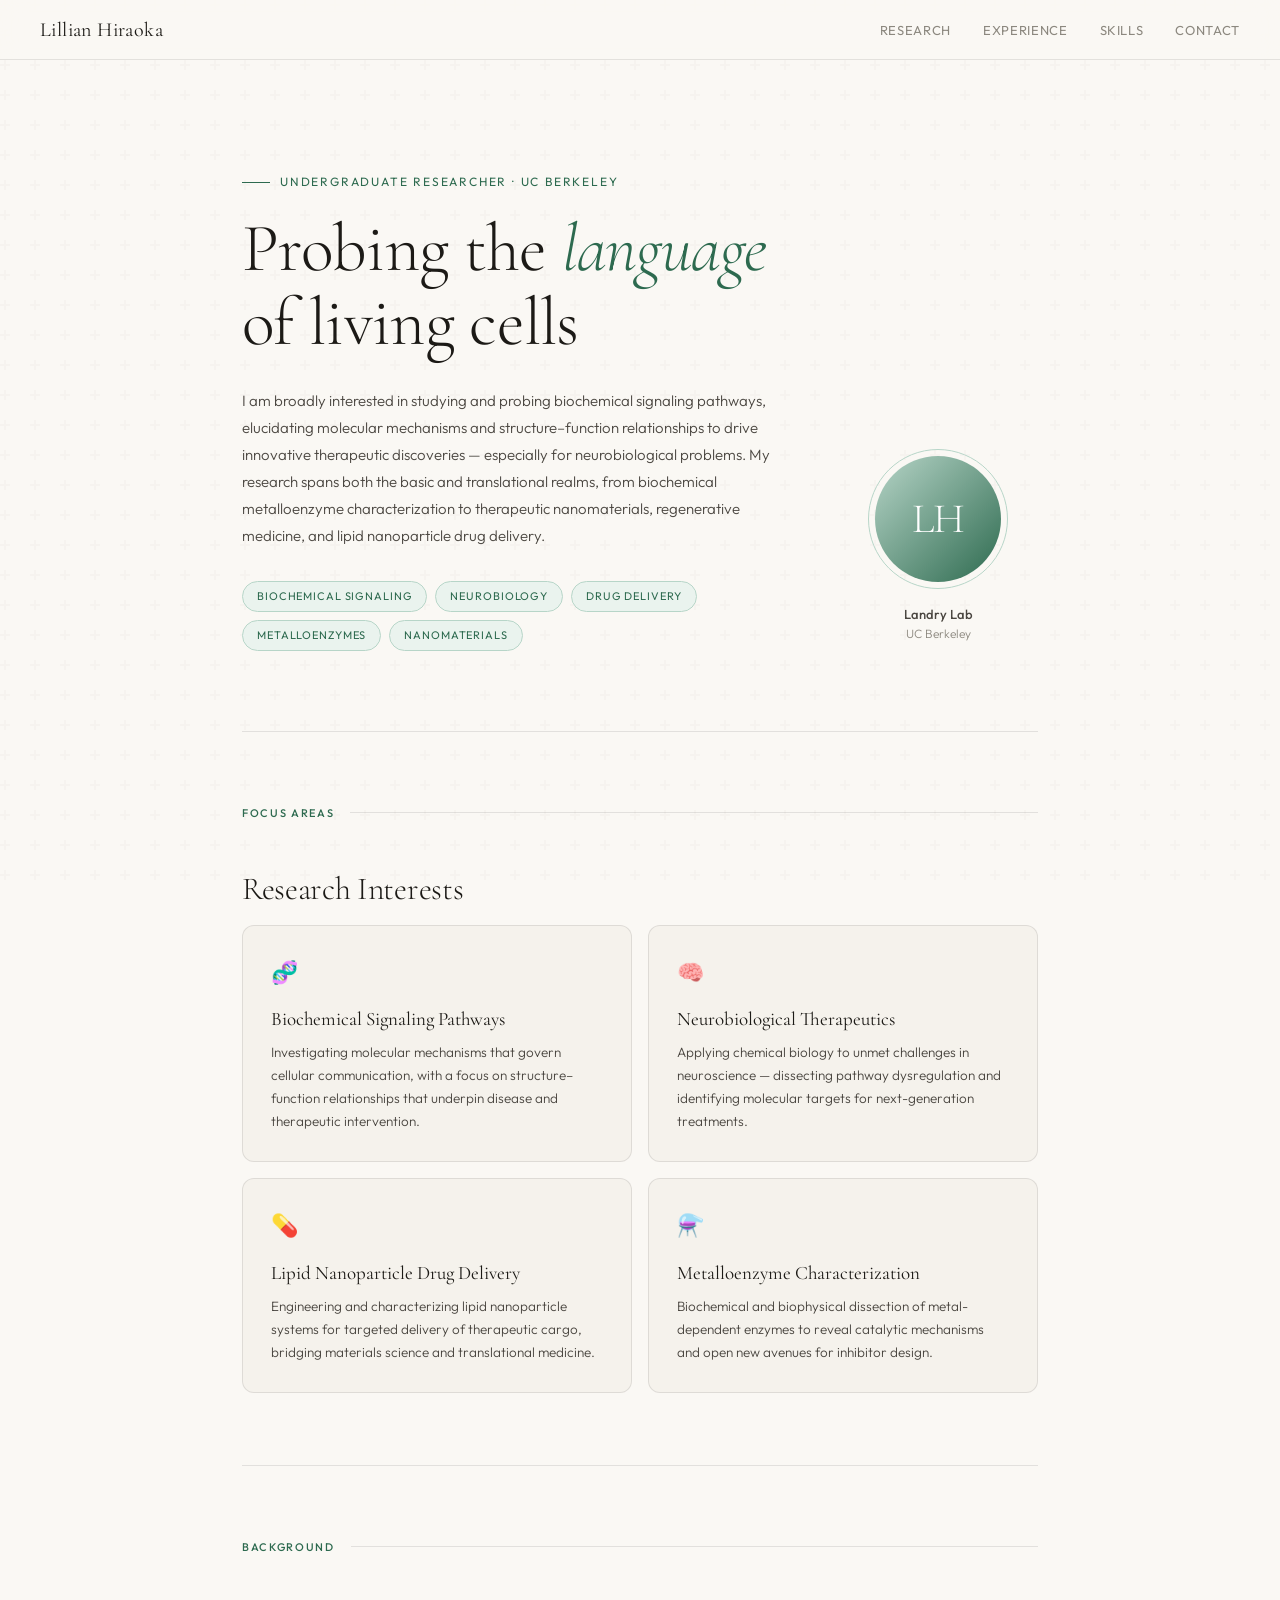
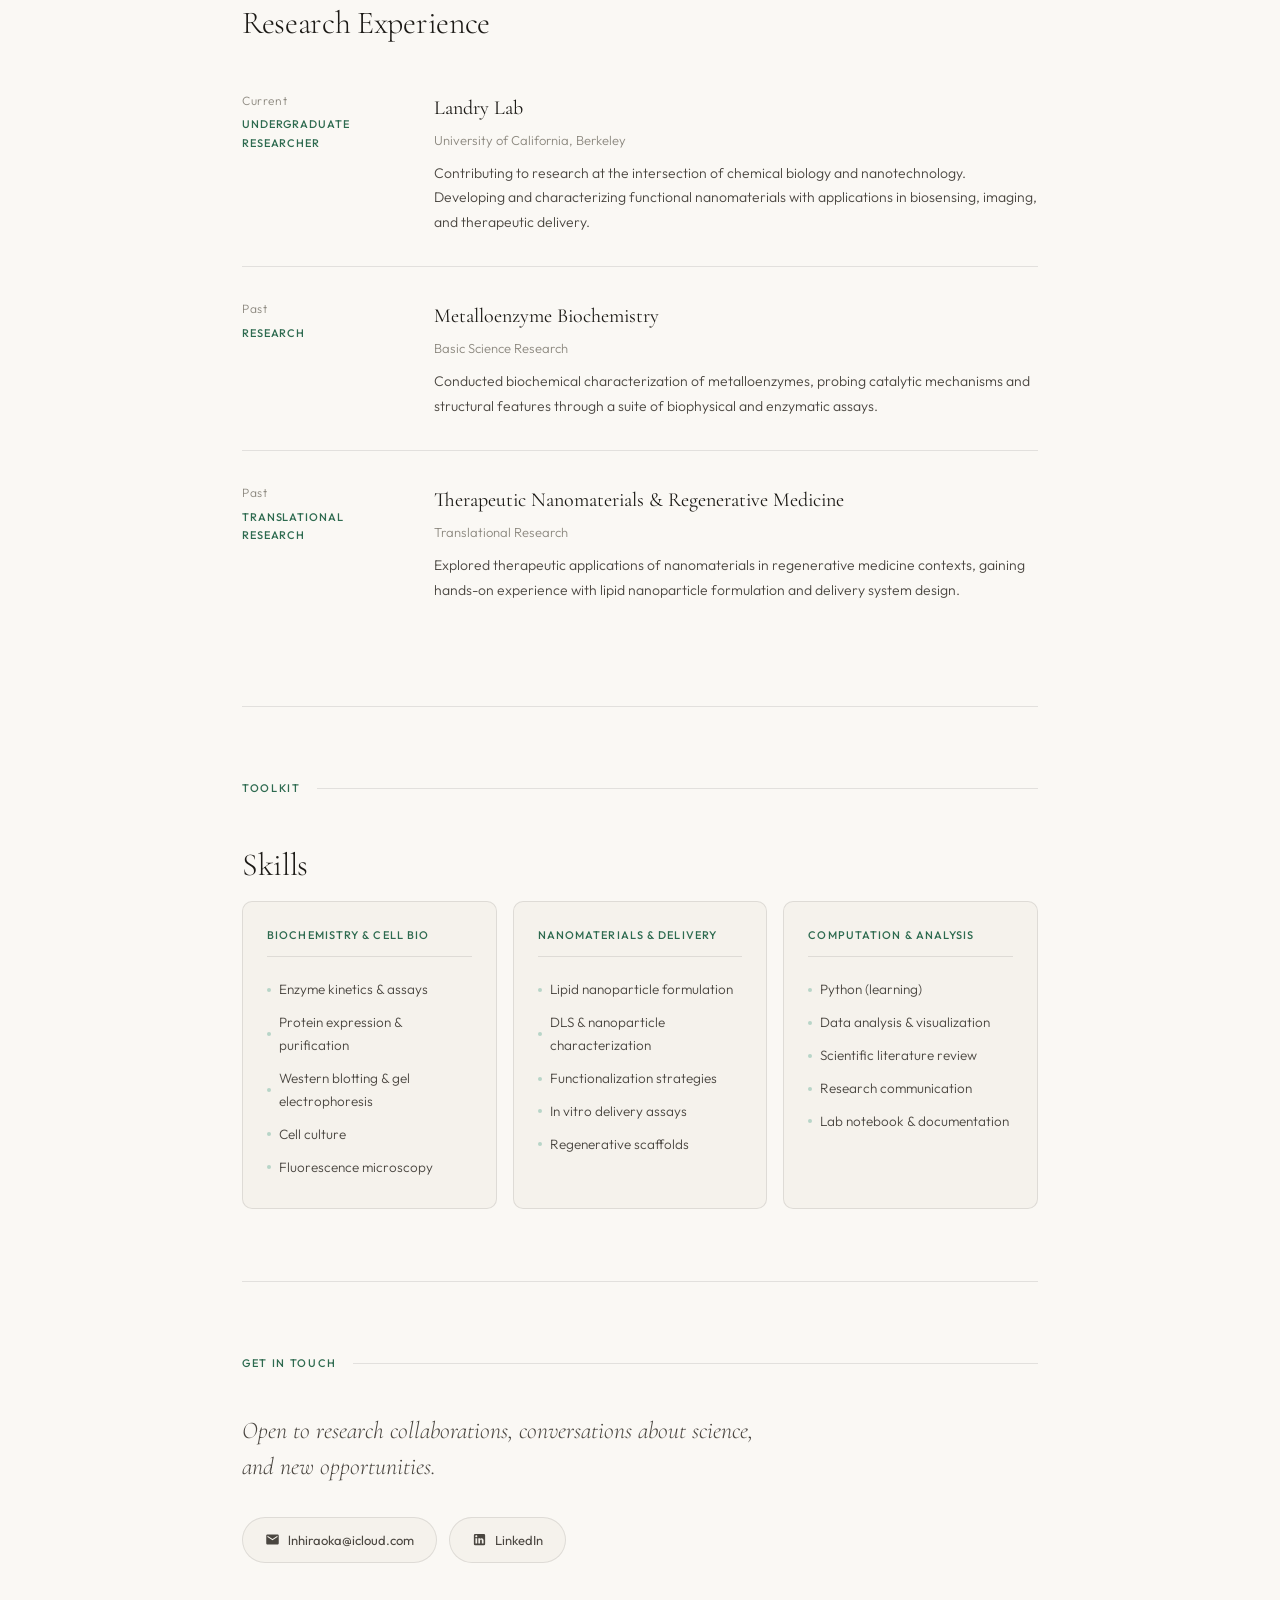
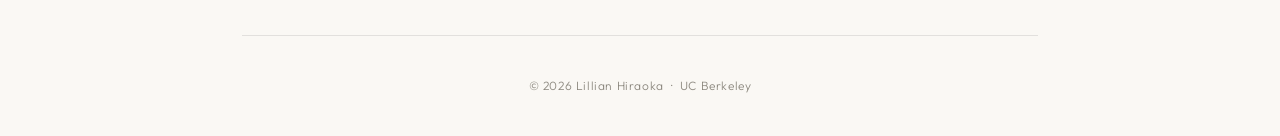
==== index.html @ 10def3a5 "Rename index (1).html to index.html" ====
<!DOCTYPE html>
<html lang="en">
<head>
  <meta charset="UTF-8" />
  <meta name="viewport" content="width=device-width, initial-scale=1.0"/>
  <title>Lillian Hiraoka</title>
  <link rel="preconnect" href="https://fonts.googleapis.com">
  <link rel="preconnect" href="https://fonts.gstatic.com" crossorigin>
  <link href="https://fonts.googleapis.com/css2?family=Cormorant+Garamond:ital,wght@0,300;0,400;0,500;1,300;1,400&family=Outfit:wght@300;400;500&display=swap" rel="stylesheet">
  <style>
    *, *::before, *::after { margin: 0; padding: 0; box-sizing: border-box; }

    :root {
      --cream: #FAF8F4;
      --warm-white: #F5F2EC;
      --ink: #1C1A16;
      --ink-soft: #4A4640;
      --ink-muted: #8C887F;
      --accent: #2D6A4F;
      --accent-light: #B7D5C8;
      --accent-pale: #EAF3EE;
      --border: rgba(28, 26, 22, 0.10);
      --serif: 'Cormorant Garamond', Georgia, serif;
      --sans: 'Outfit', sans-serif;
    }

    html { scroll-behavior: smooth; }

    body {
      background: var(--cream);
      color: var(--ink);
      font-family: var(--sans);
      font-weight: 300;
      line-height: 1.7;
      min-height: 100vh;
    }

    /* Subtle background texture */
    body::before {
      content: '';
      position: fixed;
      inset: 0;
      background-image: url("data:image/svg+xml,%3Csvg width='60' height='60' viewBox='0 0 60 60' xmlns='http://www.w3.org/2000/svg'%3E%3Cg fill='none' fill-rule='evenodd'%3E%3Cg fill='%231C1A16' fill-opacity='0.018'%3E%3Cpath d='M36 34v-4h-2v4h-4v2h4v4h2v-4h4v-2h-4zm0-30V0h-2v4h-4v2h4v4h2V6h4V4h-4zM6 34v-4H4v4H0v2h4v4h2v-4h4v-2H6zM6 4V0H4v4H0v2h4v4h2V6h4V4H6z'/%3E%3C/g%3E%3C/g%3E%3C/svg%3E");
      pointer-events: none;
      z-index: 0;
    }

    /* NAV */
    nav {
      position: sticky;
      top: 0;
      z-index: 100;
      background: rgba(250, 248, 244, 0.92);
      backdrop-filter: blur(12px);
      border-bottom: 1px solid var(--border);
      padding: 0 2.5rem;
      display: flex;
      justify-content: space-between;
      align-items: center;
      height: 60px;
    }

    .nav-name {
      font-family: var(--serif);
      font-size: 20px;
      font-weight: 400;
      letter-spacing: 0.02em;
      color: var(--ink);
    }

    .nav-links {
      display: flex;
      gap: 2rem;
      list-style: none;
    }

    .nav-links a {
      font-size: 13px;
      font-weight: 400;
      color: var(--ink-muted);
      text-decoration: none;
      letter-spacing: 0.05em;
      text-transform: uppercase;
      transition: color 0.2s;
    }

    .nav-links a:hover { color: var(--accent); }

    /* LAYOUT */
    main {
      position: relative;
      z-index: 1;
      max-width: 860px;
      margin: 0 auto;
      padding: 0 2rem;
    }

    /* HERO */
    .hero {
      padding: 7rem 0 5rem;
      display: grid;
      grid-template-columns: 1fr 200px;
      gap: 3rem;
      align-items: end;
      border-bottom: 1px solid var(--border);
    }

    .hero-eyebrow {
      font-family: var(--sans);
      font-size: 12px;
      font-weight: 400;
      letter-spacing: 0.15em;
      text-transform: uppercase;
      color: var(--accent);
      margin-bottom: 1.25rem;
      display: flex;
      align-items: center;
      gap: 10px;
    }

    .hero-eyebrow::before {
      content: '';
      display: inline-block;
      width: 28px;
      height: 1px;
      background: var(--accent);
    }

    .hero h1 {
      font-family: var(--serif);
      font-size: clamp(42px, 7vw, 68px);
      font-weight: 300;
      line-height: 1.08;
      letter-spacing: -0.01em;
      margin-bottom: 1.75rem;
      color: var(--ink);
    }

    .hero h1 em {
      font-style: italic;
      color: var(--accent);
    }

    .hero-bio {
      font-size: 15px;
      line-height: 1.8;
      color: var(--ink-soft);
      max-width: 540px;
    }

    .hero-tags {
      display: flex;
      flex-wrap: wrap;
      gap: 8px;
      margin-top: 2rem;
    }

    .tag {
      font-size: 11px;
      letter-spacing: 0.08em;
      text-transform: uppercase;
      padding: 5px 14px;
      border: 1px solid var(--accent-light);
      border-radius: 30px;
      color: var(--accent);
      background: var(--accent-pale);
      font-weight: 400;
    }

    .hero-visual {
      display: flex;
      flex-direction: column;
      align-items: center;
      gap: 1rem;
      padding-bottom: 0.5rem;
    }

    .avatar-ring {
      width: 140px;
      height: 140px;
      border-radius: 50%;
      border: 1px solid var(--accent-light);
      padding: 6px;
    }

    .avatar-inner {
      width: 100%;
      height: 100%;
      border-radius: 50%;
      background: linear-gradient(135deg, var(--accent-light) 0%, var(--accent) 100%);
      display: flex;
      align-items: center;
      justify-content: center;
      font-family: var(--serif);
      font-size: 42px;
      font-weight: 300;
      color: white;
      letter-spacing: -1px;
    }

    .hero-affiliation {
      text-align: center;
      font-size: 12px;
      color: var(--ink-muted);
      line-height: 1.5;
    }

    .hero-affiliation strong {
      display: block;
      font-weight: 500;
      font-size: 13px;
      color: var(--ink-soft);
    }

    /* SECTIONS */
    section {
      padding: 4.5rem 0;
      border-bottom: 1px solid var(--border);
      opacity: 0;
      transform: translateY(24px);
      transition: opacity 0.6s ease, transform 0.6s ease;
    }

    section.visible {
      opacity: 1;
      transform: none;
    }

    .section-header {
      display: flex;
      align-items: center;
      gap: 1rem;
      margin-bottom: 2.5rem;
    }

    .section-label {
      font-family: var(--sans);
      font-size: 11px;
      font-weight: 500;
      letter-spacing: 0.15em;
      text-transform: uppercase;
      color: var(--accent);
    }

    .section-line {
      flex: 1;
      height: 1px;
      background: var(--border);
    }

    .section-title {
      font-family: var(--serif);
      font-size: 32px;
      font-weight: 300;
      color: var(--ink);
      margin-bottom: 0.5rem;
      letter-spacing: -0.01em;
    }

    /* RESEARCH AREAS */
    .research-grid {
      display: grid;
      grid-template-columns: 1fr 1fr;
      gap: 16px;
    }

    .rcard {
      background: var(--warm-white);
      border: 1px solid var(--border);
      border-radius: 12px;
      padding: 1.75rem;
      transition: border-color 0.2s, transform 0.2s;
      position: relative;
      overflow: hidden;
    }

    .rcard::before {
      content: '';
      position: absolute;
      top: 0; left: 0;
      width: 3px;
      height: 100%;
      background: var(--accent);
      opacity: 0;
      transition: opacity 0.2s;
    }

    .rcard:hover { border-color: var(--accent-light); transform: translateY(-2px); }
    .rcard:hover::before { opacity: 1; }

    .rcard-icon {
      font-size: 22px;
      margin-bottom: 1rem;
    }

    .rcard h3 {
      font-family: var(--serif);
      font-size: 19px;
      font-weight: 400;
      margin-bottom: 0.6rem;
      color: var(--ink);
      line-height: 1.3;
    }

    .rcard p {
      font-size: 13.5px;
      color: var(--ink-soft);
      line-height: 1.7;
    }

    /* EXPERIENCE */
    .exp-list { display: grid; gap: 0; }

    .exp-item {
      display: grid;
      grid-template-columns: 160px 1fr;
      gap: 2rem;
      padding: 2rem 0;
      border-bottom: 1px solid var(--border);
    }

    .exp-item:last-child { border-bottom: none; }

    .exp-meta {}
    .exp-period {
      font-family: var(--sans);
      font-size: 12px;
      color: var(--ink-muted);
      letter-spacing: 0.05em;
      margin-bottom: 4px;
    }

    .exp-type {
      font-size: 11px;
      font-weight: 500;
      letter-spacing: 0.08em;
      text-transform: uppercase;
      color: var(--accent);
    }

    .exp-content h3 {
      font-family: var(--serif);
      font-size: 20px;
      font-weight: 400;
      color: var(--ink);
      margin-bottom: 4px;
    }

    .exp-content .exp-org {
      font-size: 13px;
      color: var(--ink-muted);
      margin-bottom: 10px;
    }

    .exp-content p {
      font-size: 14px;
      color: var(--ink-soft);
      line-height: 1.75;
    }

    /* SKILLS */
    .skills-grid {
      display: grid;
      grid-template-columns: 1fr 1fr 1fr;
      gap: 16px;
    }

    .skill-group {
      background: var(--warm-white);
      border: 1px solid var(--border);
      border-radius: 10px;
      padding: 1.5rem;
    }

    .skill-group-label {
      font-size: 11px;
      font-weight: 500;
      letter-spacing: 0.1em;
      text-transform: uppercase;
      color: var(--accent);
      margin-bottom: 1rem;
      padding-bottom: 0.75rem;
      border-bottom: 1px solid var(--border);
    }

    .skill-list { list-style: none; }

    .skill-list li {
      font-size: 13.5px;
      color: var(--ink-soft);
      padding: 5px 0;
      display: flex;
      align-items: center;
      gap: 8px;
    }

    .skill-list li::before {
      content: '';
      width: 4px;
      height: 4px;
      border-radius: 50%;
      background: var(--accent-light);
      flex-shrink: 0;
    }

    /* CONTACT */
    .contact-intro {
      font-family: var(--serif);
      font-size: 24px;
      font-weight: 300;
      font-style: italic;
      color: var(--ink-soft);
      margin-bottom: 2rem;
      max-width: 520px;
      line-height: 1.5;
    }

    .contact-links {
      display: flex;
      gap: 12px;
      flex-wrap: wrap;
    }

    .contact-link {
      display: inline-flex;
      align-items: center;
      gap: 8px;
      padding: 11px 22px;
      border: 1px solid var(--border);
      border-radius: 40px;
      font-size: 13px;
      color: var(--ink-soft);
      text-decoration: none;
      background: var(--warm-white);
      transition: all 0.2s;
      font-weight: 400;
    }

    .contact-link:hover {
      border-color: var(--accent);
      color: var(--accent);
      background: var(--accent-pale);
    }

    .contact-link svg {
      width: 15px;
      height: 15px;
      fill: currentColor;
      flex-shrink: 0;
    }

    /* FOOTER */
    footer {
      position: relative;
      z-index: 1;
      text-align: center;
      padding: 2.5rem;
      font-size: 12px;
      color: var(--ink-muted);
      letter-spacing: 0.05em;
    }

    /* ANIMATIONS */
    @keyframes fadeUp {
      from { opacity: 0; transform: translateY(30px); }
      to   { opacity: 1; transform: none; }
    }

    .hero { opacity: 1; transform: none; animation: fadeUp 0.8s ease both; }
    .hero-visual { animation: fadeUp 0.8s 0.15s ease both; }

    /* RESPONSIVE */
    @media (max-width: 680px) {
      nav { padding: 0 1.25rem; }
      .nav-links { gap: 1.25rem; }
      main { padding: 0 1.25rem; }
      .hero { grid-template-columns: 1fr; padding: 4rem 0 3rem; }
      .hero-visual { order: -1; align-items: flex-start; flex-direction: row; align-items: center; }
      .avatar-ring { width: 80px; height: 80px; }
      .avatar-inner { font-size: 26px; }
      .research-grid { grid-template-columns: 1fr; }
      .skills-grid { grid-template-columns: 1fr; }
      .exp-item { grid-template-columns: 1fr; gap: 0.5rem; }
    }
  </style>
</head>
<body>

  <nav>
    <div class="nav-name">Lillian Hiraoka</div>
    <ul class="nav-links">
      <li><a href="#research">Research</a></li>
      <li><a href="#experience">Experience</a></li>
      <li><a href="#skills">Skills</a></li>
      <li><a href="#contact">Contact</a></li>
    </ul>
  </nav>

  <main>

    <!-- HERO -->
    <div class="hero">
      <div class="hero-text">
        <div class="hero-eyebrow">Undergraduate Researcher · UC Berkeley</div>
        <h1>Probing the <em>language</em> of living cells</h1>
        <p class="hero-bio">
          I am broadly interested in studying and probing biochemical signaling pathways, elucidating molecular mechanisms and structure–function relationships to drive innovative therapeutic discoveries — especially for neurobiological problems. My research spans both the basic and translational realms, from biochemical metalloenzyme characterization to therapeutic nanomaterials, regenerative medicine, and lipid nanoparticle drug delivery.
        </p>
        <div class="hero-tags">
          <span class="tag">Biochemical Signaling</span>
          <span class="tag">Neurobiology</span>
          <span class="tag">Drug Delivery</span>
          <span class="tag">Metalloenzymes</span>
          <span class="tag">Nanomaterials</span>
        </div>
      </div>

      <div class="hero-visual">
        <div class="avatar-ring">
          <div class="avatar-inner">LH</div>
        </div>
        <div class="hero-affiliation">
          <strong>Landry Lab</strong>
          UC Berkeley
        </div>
      </div>
    </div>

    <!-- RESEARCH -->
    <section id="research">
      <div class="section-header">
        <span class="section-label">Focus Areas</span>
        <div class="section-line"></div>
      </div>
      <h2 class="section-title">Research Interests</h2>
      <div class="research-grid">
        <div class="rcard">
          <div class="rcard-icon">🧬</div>
          <h3>Biochemical Signaling Pathways</h3>
          <p>Investigating molecular mechanisms that govern cellular communication, with a focus on structure–function relationships that underpin disease and therapeutic intervention.</p>
        </div>
        <div class="rcard">
          <div class="rcard-icon">🧠</div>
          <h3>Neurobiological Therapeutics</h3>
          <p>Applying chemical biology to unmet challenges in neuroscience — dissecting pathway dysregulation and identifying molecular targets for next-generation treatments.</p>
        </div>
        <div class="rcard">
          <div class="rcard-icon">💊</div>
          <h3>Lipid Nanoparticle Drug Delivery</h3>
          <p>Engineering and characterizing lipid nanoparticle systems for targeted delivery of therapeutic cargo, bridging materials science and translational medicine.</p>
        </div>
        <div class="rcard">
          <div class="rcard-icon">⚗️</div>
          <h3>Metalloenzyme Characterization</h3>
          <p>Biochemical and biophysical dissection of metal-dependent enzymes to reveal catalytic mechanisms and open new avenues for inhibitor design.</p>
        </div>
      </div>
    </section>

    <!-- EXPERIENCE -->
    <section id="experience">
      <div class="section-header">
        <span class="section-label">Background</span>
        <div class="section-line"></div>
      </div>
      <h2 class="section-title">Research Experience</h2>
      <div class="exp-list">
        <div class="exp-item">
          <div class="exp-meta">
            <div class="exp-period">Current</div>
            <div class="exp-type">Undergraduate Researcher</div>
          </div>
          <div class="exp-content">
            <h3>Landry Lab</h3>
            <div class="exp-org">University of California, Berkeley</div>
            <p>Contributing to research at the intersection of chemical biology and nanotechnology. Developing and characterizing functional nanomaterials with applications in biosensing, imaging, and therapeutic delivery.</p>
          </div>
        </div>
        <div class="exp-item">
          <div class="exp-meta">
            <div class="exp-period">Past</div>
            <div class="exp-type">Research</div>
          </div>
          <div class="exp-content">
            <h3>Metalloenzyme Biochemistry</h3>
            <div class="exp-org">Basic Science Research</div>
            <p>Conducted biochemical characterization of metalloenzymes, probing catalytic mechanisms and structural features through a suite of biophysical and enzymatic assays.</p>
          </div>
        </div>
        <div class="exp-item">
          <div class="exp-meta">
            <div class="exp-period">Past</div>
            <div class="exp-type">Translational Research</div>
          </div>
          <div class="exp-content">
            <h3>Therapeutic Nanomaterials & Regenerative Medicine</h3>
            <div class="exp-org">Translational Research</div>
            <p>Explored therapeutic applications of nanomaterials in regenerative medicine contexts, gaining hands-on experience with lipid nanoparticle formulation and delivery system design.</p>
          </div>
        </div>
      </div>
    </section>

    <!-- SKILLS -->
    <section id="skills">
      <div class="section-header">
        <span class="section-label">Toolkit</span>
        <div class="section-line"></div>
      </div>
      <h2 class="section-title">Skills</h2>
      <div class="skills-grid">
        <div class="skill-group">
          <div class="skill-group-label">Biochemistry & Cell Bio</div>
          <ul class="skill-list">
            <li>Enzyme kinetics & assays</li>
            <li>Protein expression & purification</li>
            <li>Western blotting & gel electrophoresis</li>
            <li>Cell culture</li>
            <li>Fluorescence microscopy</li>
          </ul>
        </div>
        <div class="skill-group">
          <div class="skill-group-label">Nanomaterials & Delivery</div>
          <ul class="skill-list">
            <li>Lipid nanoparticle formulation</li>
            <li>DLS & nanoparticle characterization</li>
            <li>Functionalization strategies</li>
            <li>In vitro delivery assays</li>
            <li>Regenerative scaffolds</li>
          </ul>
        </div>
        <div class="skill-group">
          <div class="skill-group-label">Computation & Analysis</div>
          <ul class="skill-list">
            <li>Python (learning)</li>
            <li>Data analysis & visualization</li>
            <li>Scientific literature review</li>
            <li>Research communication</li>
            <li>Lab notebook & documentation</li>
          </ul>
        </div>
      </div>
    </section>

    <!-- CONTACT -->
    <section id="contact">
      <div class="section-header">
        <span class="section-label">Get in Touch</span>
        <div class="section-line"></div>
      </div>
      <p class="contact-intro">Open to research collaborations, conversations about science, and new opportunities.</p>
      <div class="contact-links">
        <a href="mailto:lnhiraoka@icloud.com" class="contact-link">
          <svg viewBox="0 0 24 24"><path d="M20 4H4c-1.1 0-2 .9-2 2v12c0 1.1.9 2 2 2h16c1.1 0 2-.9 2-2V6c0-1.1-.9-2-2-2zm0 4-8 5-8-5V6l8 5 8-5v2z"/></svg>
          lnhiraoka@icloud.com
        </a>
        <a href="https://www.linkedin.com/in/lhiraoka/" target="_blank" rel="noopener" class="contact-link">
          <svg viewBox="0 0 24 24"><path d="M19 3a2 2 0 0 1 2 2v14a2 2 0 0 1-2 2H5a2 2 0 0 1-2-2V5a2 2 0 0 1 2-2h14m-.5 15.5v-5.3a3.26 3.26 0 0 0-3.26-3.26c-.85 0-1.84.52-2.32 1.3v-1.11h-2.79v8.37h2.79v-4.93c0-.77.62-1.4 1.39-1.4a1.4 1.4 0 0 1 1.4 1.4v4.93h2.79M6.88 8.56a1.68 1.68 0 0 0 1.68-1.68c0-.93-.75-1.69-1.68-1.69a1.69 1.69 0 0 0-1.69 1.69c0 .93.76 1.68 1.69 1.68m1.39 9.94v-8.37H5.5v8.37h2.77z"/></svg>
          LinkedIn
        </a>
      </div>
    </section>

  </main>

  <footer>
    &copy; 2026 Lillian Hiraoka &nbsp;·&nbsp; UC Berkeley
  </footer>

  <script>
    const observer = new IntersectionObserver((entries) => {
      entries.forEach(e => { if (e.isIntersecting) e.target.classList.add('visible'); });
    }, { threshold: 0.08 });
    document.querySelectorAll('section').forEach(s => observer.observe(s));
  </script>

</body>
</html>
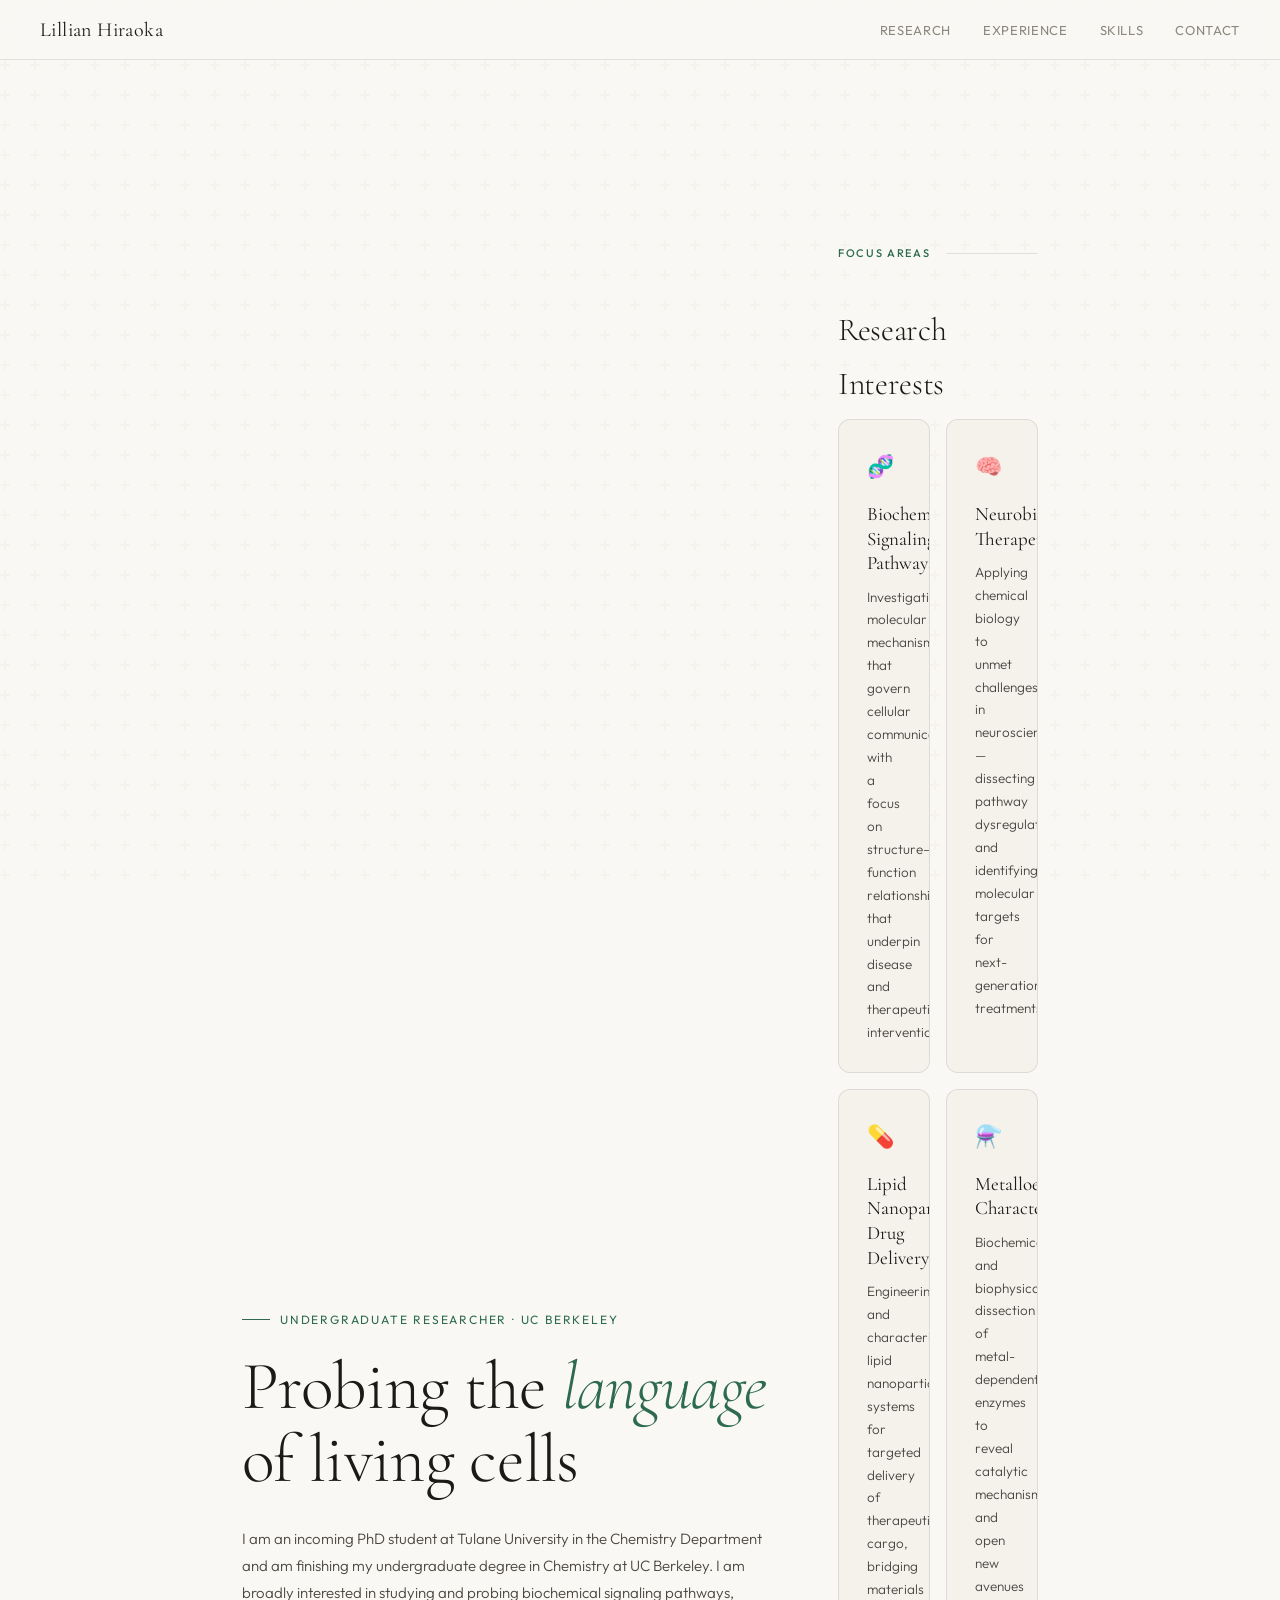
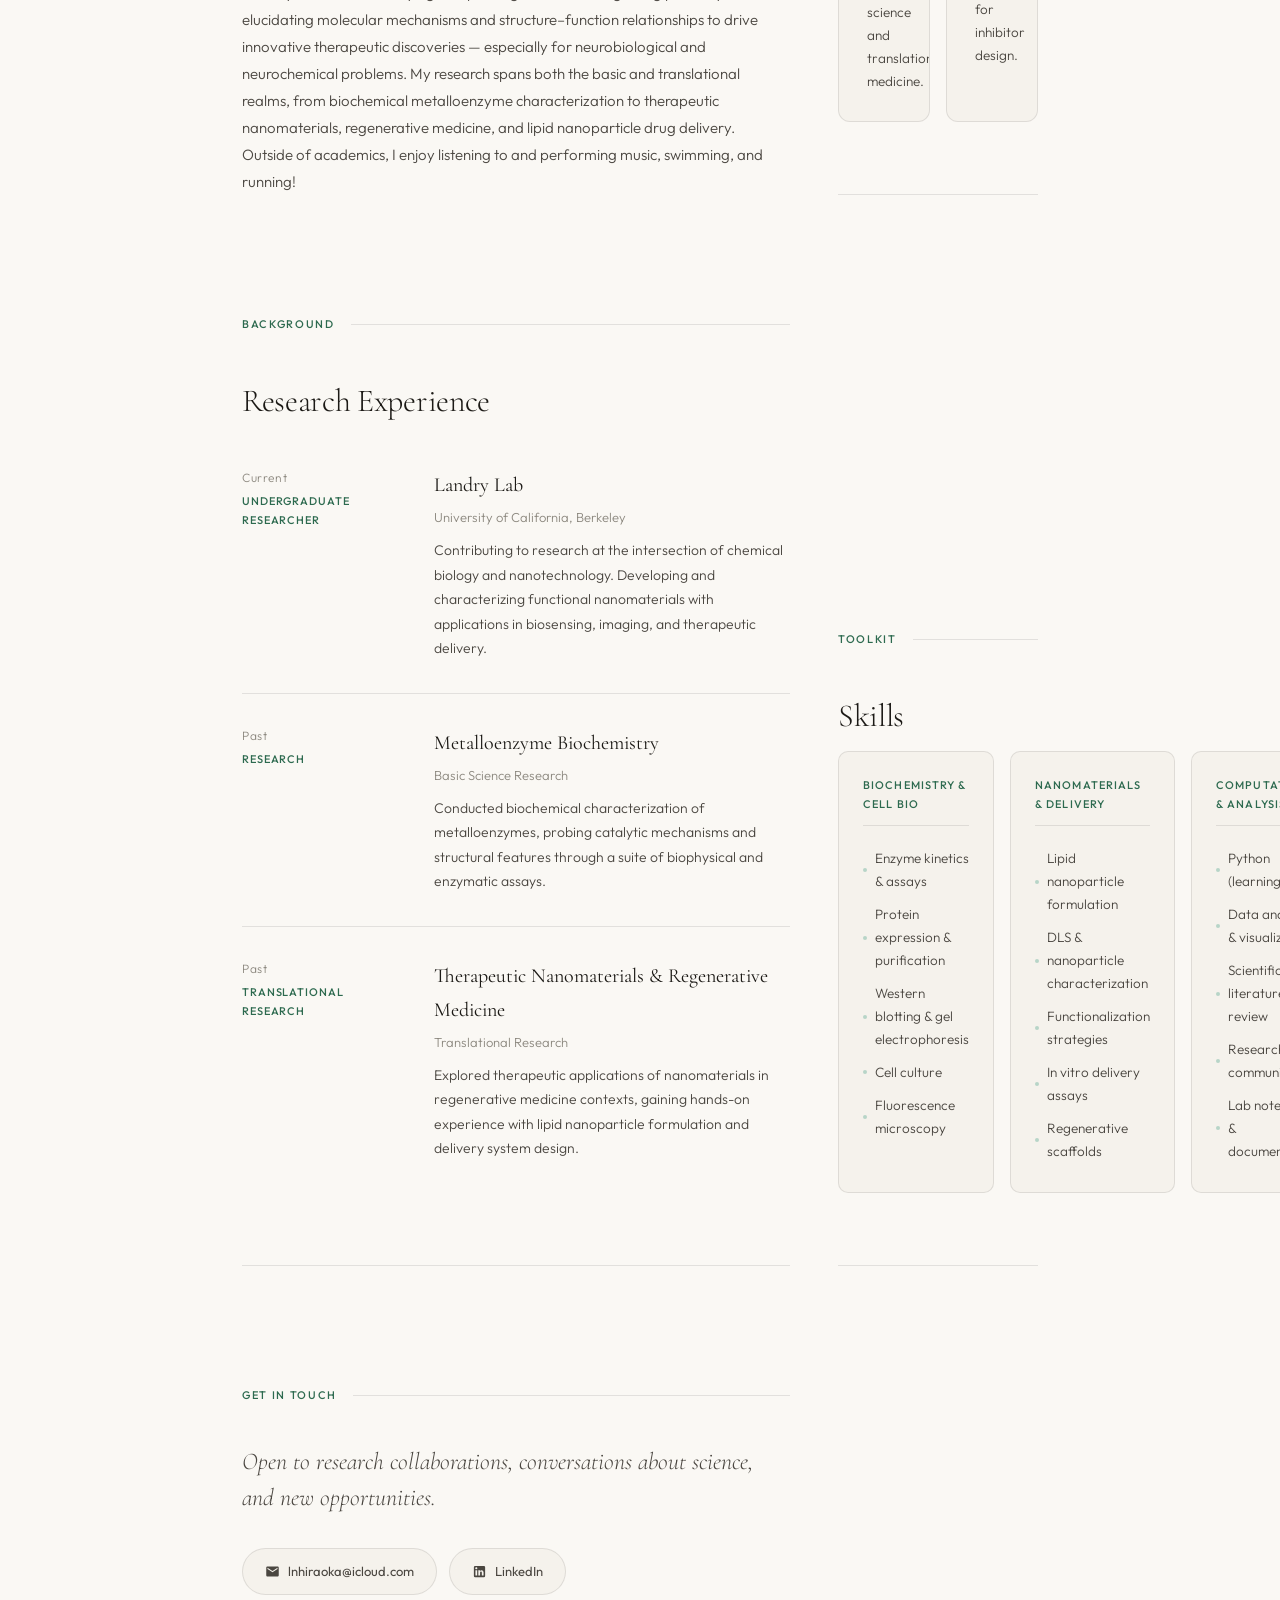
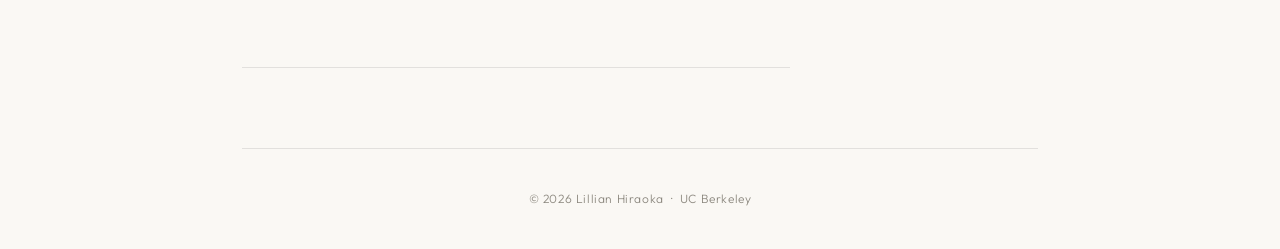
==== commit 4e901077: "Update index.html" ====
--- a/index.html
+++ b/index.html
@@ -504,27 +504,10 @@
         <div class="hero-eyebrow">Undergraduate Researcher · UC Berkeley</div>
         <h1>Probing the <em>language</em> of living cells</h1>
         <p class="hero-bio">
-          I am broadly interested in studying and probing biochemical signaling pathways, elucidating molecular mechanisms and structure–function relationships to drive innovative therapeutic discoveries — especially for neurobiological problems. My research spans both the basic and translational realms, from biochemical metalloenzyme characterization to therapeutic nanomaterials, regenerative medicine, and lipid nanoparticle drug delivery.
+          I am an incoming PhD student at Tulane University in the Chemistry Department and am finishing my undergraduate degree in Chemistry at UC Berkeley. I am broadly interested in studying and probing biochemical signaling pathways, elucidating molecular mechanisms and structure–function relationships to drive innovative therapeutic discoveries — especially for neurobiological and neurochemical problems. My research spans both the basic and translational realms, from biochemical metalloenzyme characterization to therapeutic nanomaterials, regenerative medicine, and lipid nanoparticle drug delivery.
+        Outside of academics, I enjoy listening to and performing music, swimming, and running!
         </p>
-        <div class="hero-tags">
-          <span class="tag">Biochemical Signaling</span>
-          <span class="tag">Neurobiology</span>
-          <span class="tag">Drug Delivery</span>
-          <span class="tag">Metalloenzymes</span>
-          <span class="tag">Nanomaterials</span>
-        </div>
-      </div>
-
-      <div class="hero-visual">
-        <div class="avatar-ring">
-          <div class="avatar-inner">LH</div>
-        </div>
-        <div class="hero-affiliation">
-          <strong>Landry Lab</strong>
-          UC Berkeley
-        </div>
-      </div>
-    </div>
+      </div>
 
     <!-- RESEARCH -->
     <section id="research">
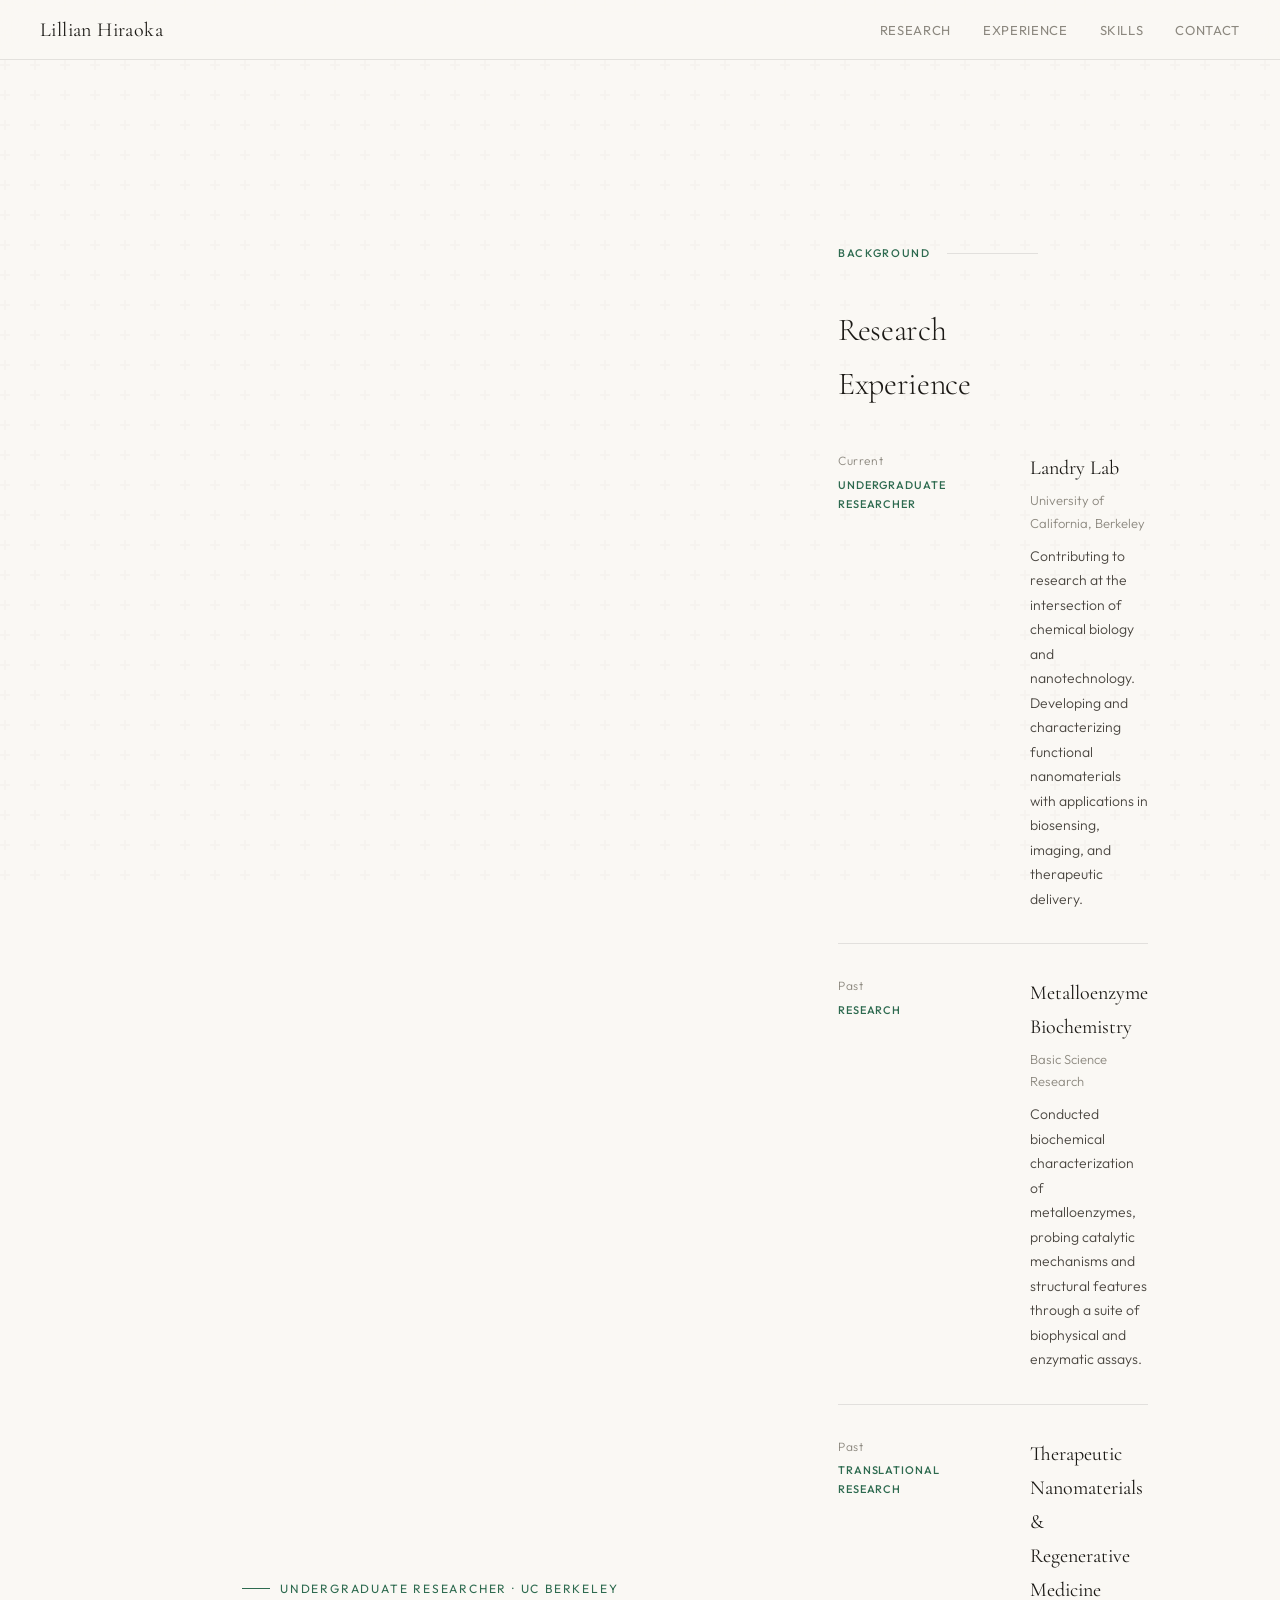
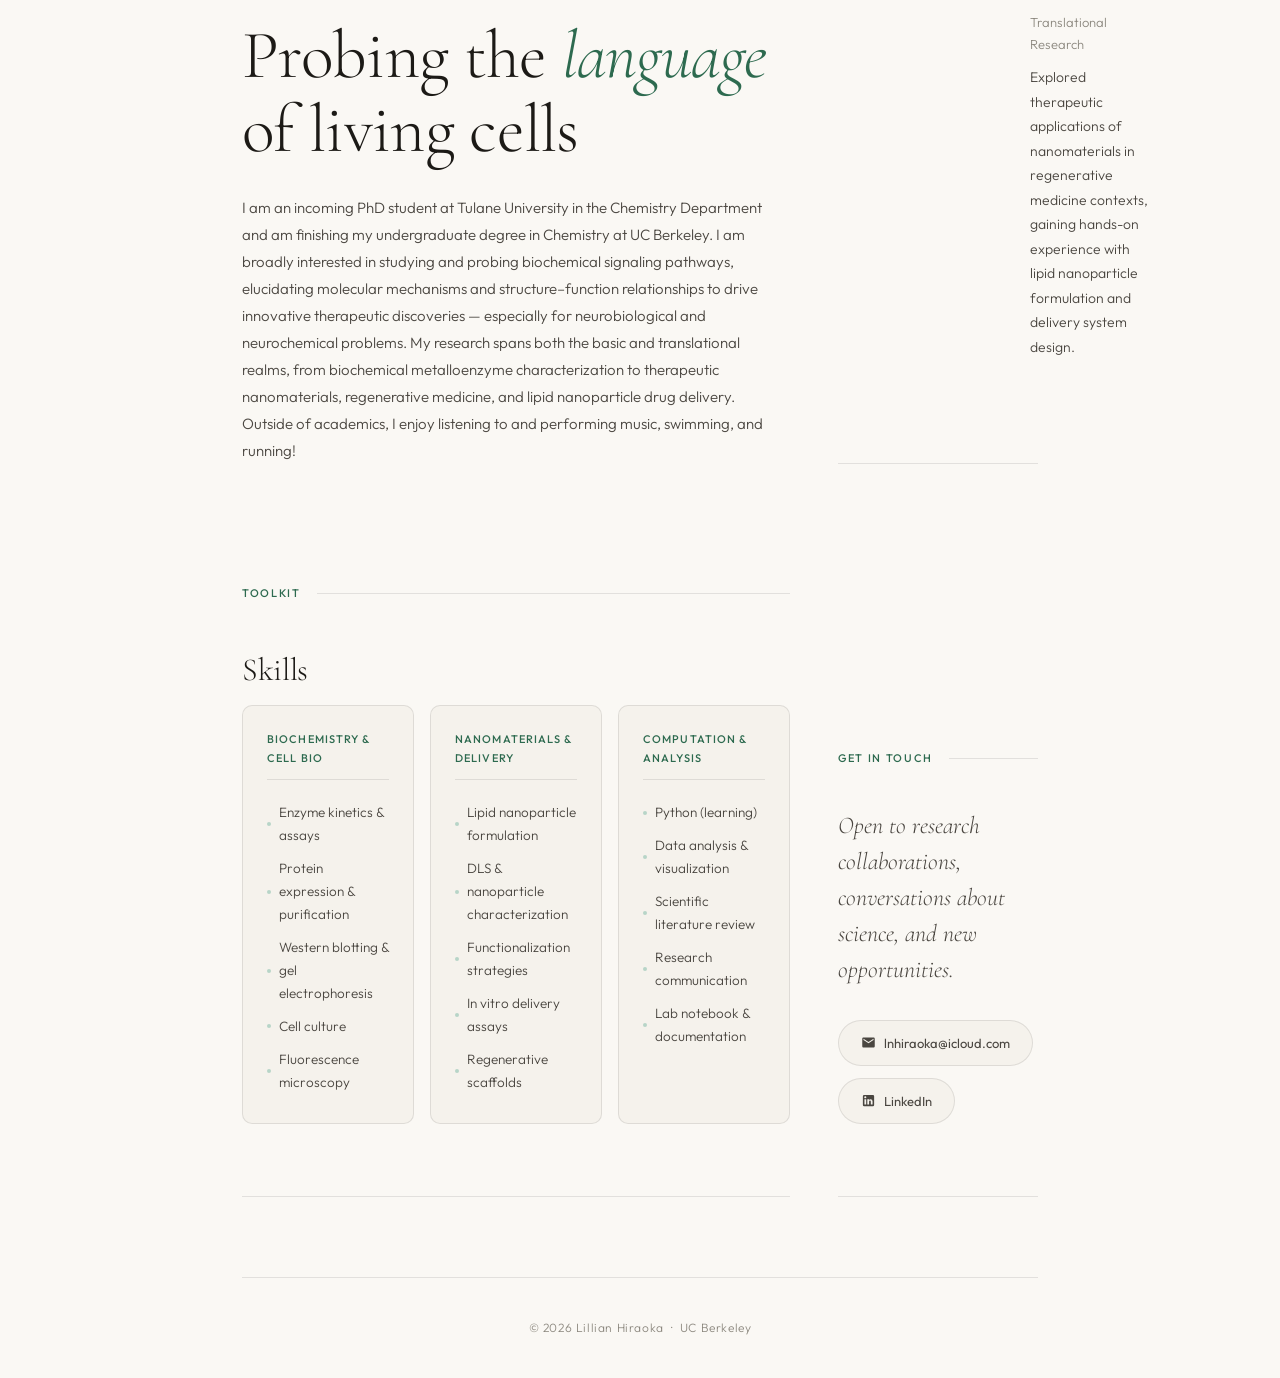
==== commit 81f6e141: "Update index.html" ====
--- a/index.html
+++ b/index.html
@@ -508,37 +508,6 @@
         Outside of academics, I enjoy listening to and performing music, swimming, and running!
         </p>
       </div>
-
-    <!-- RESEARCH -->
-    <section id="research">
-      <div class="section-header">
-        <span class="section-label">Focus Areas</span>
-        <div class="section-line"></div>
-      </div>
-      <h2 class="section-title">Research Interests</h2>
-      <div class="research-grid">
-        <div class="rcard">
-          <div class="rcard-icon">🧬</div>
-          <h3>Biochemical Signaling Pathways</h3>
-          <p>Investigating molecular mechanisms that govern cellular communication, with a focus on structure–function relationships that underpin disease and therapeutic intervention.</p>
-        </div>
-        <div class="rcard">
-          <div class="rcard-icon">🧠</div>
-          <h3>Neurobiological Therapeutics</h3>
-          <p>Applying chemical biology to unmet challenges in neuroscience — dissecting pathway dysregulation and identifying molecular targets for next-generation treatments.</p>
-        </div>
-        <div class="rcard">
-          <div class="rcard-icon">💊</div>
-          <h3>Lipid Nanoparticle Drug Delivery</h3>
-          <p>Engineering and characterizing lipid nanoparticle systems for targeted delivery of therapeutic cargo, bridging materials science and translational medicine.</p>
-        </div>
-        <div class="rcard">
-          <div class="rcard-icon">⚗️</div>
-          <h3>Metalloenzyme Characterization</h3>
-          <p>Biochemical and biophysical dissection of metal-dependent enzymes to reveal catalytic mechanisms and open new avenues for inhibitor design.</p>
-        </div>
-      </div>
-    </section>
 
     <!-- EXPERIENCE -->
     <section id="experience">
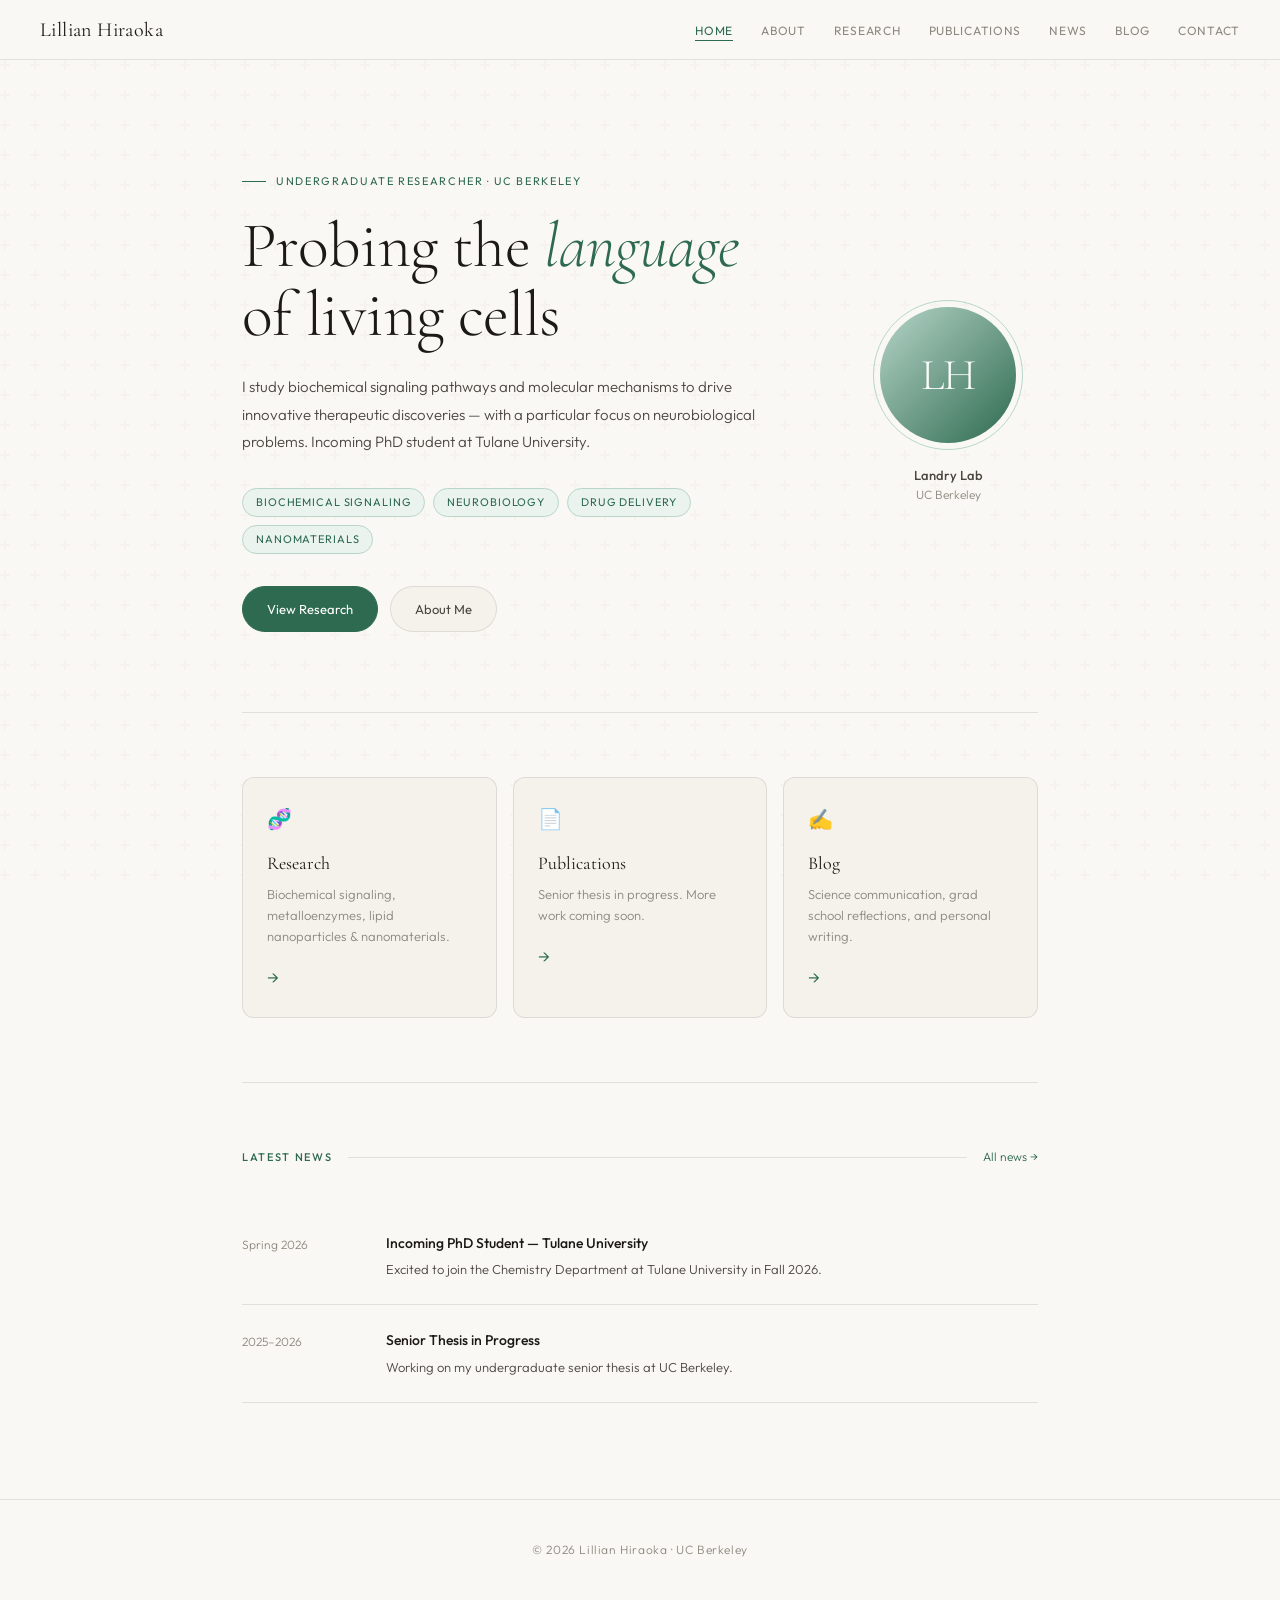
==== commit 91051e0f: "Rename index (2).html to index.html" ====
--- a/index.html
+++ b/index.html
@@ -1,113 +1,21 @@
 <!DOCTYPE html>
 <html lang="en">
 <head>
-  <meta charset="UTF-8" />
+  <meta charset="UTF-8"/>
   <meta name="viewport" content="width=device-width, initial-scale=1.0"/>
   <title>Lillian Hiraoka</title>
-  <link rel="preconnect" href="https://fonts.googleapis.com">
-  <link rel="preconnect" href="https://fonts.gstatic.com" crossorigin>
-  <link href="https://fonts.googleapis.com/css2?family=Cormorant+Garamond:ital,wght@0,300;0,400;0,500;1,300;1,400&family=Outfit:wght@300;400;500&display=swap" rel="stylesheet">
+  <link rel="stylesheet" href="style.css"/>
   <style>
-    *, *::before, *::after { margin: 0; padding: 0; box-sizing: border-box; }
-
-    :root {
-      --cream: #FAF8F4;
-      --warm-white: #F5F2EC;
-      --ink: #1C1A16;
-      --ink-soft: #4A4640;
-      --ink-muted: #8C887F;
-      --accent: #2D6A4F;
-      --accent-light: #B7D5C8;
-      --accent-pale: #EAF3EE;
-      --border: rgba(28, 26, 22, 0.10);
-      --serif: 'Cormorant Garamond', Georgia, serif;
-      --sans: 'Outfit', sans-serif;
-    }
-
-    html { scroll-behavior: smooth; }
-
-    body {
-      background: var(--cream);
-      color: var(--ink);
-      font-family: var(--sans);
-      font-weight: 300;
-      line-height: 1.7;
-      min-height: 100vh;
-    }
-
-    /* Subtle background texture */
-    body::before {
-      content: '';
-      position: fixed;
-      inset: 0;
-      background-image: url("data:image/svg+xml,%3Csvg width='60' height='60' viewBox='0 0 60 60' xmlns='http://www.w3.org/2000/svg'%3E%3Cg fill='none' fill-rule='evenodd'%3E%3Cg fill='%231C1A16' fill-opacity='0.018'%3E%3Cpath d='M36 34v-4h-2v4h-4v2h4v4h2v-4h4v-2h-4zm0-30V0h-2v4h-4v2h4v4h2V6h4V4h-4zM6 34v-4H4v4H0v2h4v4h2v-4h4v-2H6zM6 4V0H4v4H0v2h4v4h2V6h4V4H6z'/%3E%3C/g%3E%3C/g%3E%3C/svg%3E");
-      pointer-events: none;
-      z-index: 0;
-    }
-
-    /* NAV */
-    nav {
-      position: sticky;
-      top: 0;
-      z-index: 100;
-      background: rgba(250, 248, 244, 0.92);
-      backdrop-filter: blur(12px);
-      border-bottom: 1px solid var(--border);
-      padding: 0 2.5rem;
-      display: flex;
-      justify-content: space-between;
-      align-items: center;
-      height: 60px;
-    }
-
-    .nav-name {
-      font-family: var(--serif);
-      font-size: 20px;
-      font-weight: 400;
-      letter-spacing: 0.02em;
-      color: var(--ink);
-    }
-
-    .nav-links {
-      display: flex;
-      gap: 2rem;
-      list-style: none;
-    }
-
-    .nav-links a {
-      font-size: 13px;
-      font-weight: 400;
-      color: var(--ink-muted);
-      text-decoration: none;
-      letter-spacing: 0.05em;
-      text-transform: uppercase;
-      transition: color 0.2s;
-    }
-
-    .nav-links a:hover { color: var(--accent); }
-
-    /* LAYOUT */
-    main {
-      position: relative;
-      z-index: 1;
-      max-width: 860px;
-      margin: 0 auto;
-      padding: 0 2rem;
-    }
-
-    /* HERO */
     .hero {
       padding: 7rem 0 5rem;
       display: grid;
-      grid-template-columns: 1fr 200px;
+      grid-template-columns: 1fr 180px;
       gap: 3rem;
-      align-items: end;
+      align-items: center;
       border-bottom: 1px solid var(--border);
     }
-
     .hero-eyebrow {
-      font-family: var(--sans);
-      font-size: 12px;
+      font-size: 11px;
       font-weight: 400;
       letter-spacing: 0.15em;
       text-transform: uppercase;
@@ -117,514 +25,165 @@
       align-items: center;
       gap: 10px;
     }
-
     .hero-eyebrow::before {
       content: '';
       display: inline-block;
-      width: 28px;
-      height: 1px;
+      width: 24px; height: 1px;
       background: var(--accent);
     }
-
     .hero h1 {
       font-family: var(--serif);
-      font-size: clamp(42px, 7vw, 68px);
+      font-size: clamp(40px, 7vw, 64px);
       font-weight: 300;
       line-height: 1.08;
       letter-spacing: -0.01em;
-      margin-bottom: 1.75rem;
-      color: var(--ink);
+      margin-bottom: 1.5rem;
     }
-
-    .hero h1 em {
-      font-style: italic;
-      color: var(--accent);
-    }
-
-    .hero-bio {
-      font-size: 15px;
-      line-height: 1.8;
-      color: var(--ink-soft);
-      max-width: 540px;
-    }
-
-    .hero-tags {
-      display: flex;
-      flex-wrap: wrap;
-      gap: 8px;
-      margin-top: 2rem;
-    }
-
-    .tag {
-      font-size: 11px;
-      letter-spacing: 0.08em;
-      text-transform: uppercase;
-      padding: 5px 14px;
-      border: 1px solid var(--accent-light);
-      border-radius: 30px;
-      color: var(--accent);
-      background: var(--accent-pale);
-      font-weight: 400;
-    }
-
-    .hero-visual {
-      display: flex;
-      flex-direction: column;
-      align-items: center;
-      gap: 1rem;
-      padding-bottom: 0.5rem;
-    }
-
+    .hero h1 em { font-style: italic; color: var(--accent); }
+    .hero-bio { font-size: 15px; line-height: 1.85; color: var(--ink-soft); max-width: 520px; margin-bottom: 2rem; }
+    .hero-tags { display: flex; flex-wrap: wrap; gap: 8px; margin-bottom: 2rem; }
+    .hero-actions { display: flex; gap: 12px; flex-wrap: wrap; }
     .avatar-ring {
-      width: 140px;
-      height: 140px;
+      width: 150px; height: 150px;
       border-radius: 50%;
       border: 1px solid var(--accent-light);
       padding: 6px;
     }
-
     .avatar-inner {
-      width: 100%;
-      height: 100%;
+      width: 100%; height: 100%;
       border-radius: 50%;
       background: linear-gradient(135deg, var(--accent-light) 0%, var(--accent) 100%);
-      display: flex;
-      align-items: center;
-      justify-content: center;
+      display: flex; align-items: center; justify-content: center;
       font-family: var(--serif);
-      font-size: 42px;
-      font-weight: 300;
-      color: white;
-      letter-spacing: -1px;
+      font-size: 44px; font-weight: 300;
+      color: white; letter-spacing: -1px;
     }
-
-    .hero-affiliation {
-      text-align: center;
-      font-size: 12px;
-      color: var(--ink-muted);
-      line-height: 1.5;
+    .highlights {
+      display: grid;
+      grid-template-columns: repeat(3, 1fr);
+      gap: 16px;
+      padding: 4rem 0;
+      border-bottom: 1px solid var(--border);
     }
-
-    .hero-affiliation strong {
-      display: block;
-      font-weight: 500;
-      font-size: 13px;
-      color: var(--ink-soft);
-    }
-
-    /* SECTIONS */
-    section {
-      padding: 4.5rem 0;
-      border-bottom: 1px solid var(--border);
-      opacity: 0;
-      transform: translateY(24px);
-      transition: opacity 0.6s ease, transform 0.6s ease;
-    }
-
-    section.visible {
-      opacity: 1;
-      transform: none;
-    }
-
-    .section-header {
-      display: flex;
-      align-items: center;
-      gap: 1rem;
-      margin-bottom: 2.5rem;
-    }
-
-    .section-label {
-      font-family: var(--sans);
-      font-size: 11px;
-      font-weight: 500;
-      letter-spacing: 0.15em;
-      text-transform: uppercase;
-      color: var(--accent);
-    }
-
-    .section-line {
-      flex: 1;
-      height: 1px;
-      background: var(--border);
-    }
-
-    .section-title {
-      font-family: var(--serif);
-      font-size: 32px;
-      font-weight: 300;
-      color: var(--ink);
-      margin-bottom: 0.5rem;
-      letter-spacing: -0.01em;
-    }
-
-    /* RESEARCH AREAS */
-    .research-grid {
-      display: grid;
-      grid-template-columns: 1fr 1fr;
-      gap: 16px;
-    }
-
-    .rcard {
+    .highlight-card {
       background: var(--warm-white);
       border: 1px solid var(--border);
       border-radius: 12px;
-      padding: 1.75rem;
+      padding: 1.5rem;
+      text-decoration: none;
+      color: inherit;
       transition: border-color 0.2s, transform 0.2s;
-      position: relative;
-      overflow: hidden;
+      display: block;
     }
-
-    .rcard::before {
-      content: '';
-      position: absolute;
-      top: 0; left: 0;
-      width: 3px;
-      height: 100%;
-      background: var(--accent);
-      opacity: 0;
-      transition: opacity 0.2s;
+    .highlight-card:hover { border-color: var(--accent-light); transform: translateY(-2px); }
+    .highlight-icon { font-size: 20px; margin-bottom: 0.75rem; }
+    .highlight-card h3 { font-family: var(--serif); font-size: 18px; font-weight: 400; margin-bottom: 6px; }
+    .highlight-card p { font-size: 13px; color: var(--ink-muted); line-height: 1.6; }
+    .highlight-arrow { font-size: 18px; color: var(--accent); margin-top: 1rem; display: block; }
+    .news-preview { padding: 4rem 0; }
+    .news-item {
+      display: grid;
+      grid-template-columns: 120px 1fr;
+      gap: 1.5rem;
+      padding: 1.5rem 0;
+      border-bottom: 1px solid var(--border);
+      align-items: start;
     }
-
-    .rcard:hover { border-color: var(--accent-light); transform: translateY(-2px); }
-    .rcard:hover::before { opacity: 1; }
-
-    .rcard-icon {
-      font-size: 22px;
-      margin-bottom: 1rem;
-    }
-
-    .rcard h3 {
-      font-family: var(--serif);
-      font-size: 19px;
-      font-weight: 400;
-      margin-bottom: 0.6rem;
-      color: var(--ink);
-      line-height: 1.3;
-    }
-
-    .rcard p {
-      font-size: 13.5px;
-      color: var(--ink-soft);
-      line-height: 1.7;
-    }
-
-    /* EXPERIENCE */
-    .exp-list { display: grid; gap: 0; }
-
-    .exp-item {
-      display: grid;
-      grid-template-columns: 160px 1fr;
-      gap: 2rem;
-      padding: 2rem 0;
-      border-bottom: 1px solid var(--border);
-    }
-
-    .exp-item:last-child { border-bottom: none; }
-
-    .exp-meta {}
-    .exp-period {
-      font-family: var(--sans);
-      font-size: 12px;
-      color: var(--ink-muted);
-      letter-spacing: 0.05em;
-      margin-bottom: 4px;
-    }
-
-    .exp-type {
-      font-size: 11px;
-      font-weight: 500;
-      letter-spacing: 0.08em;
-      text-transform: uppercase;
-      color: var(--accent);
-    }
-
-    .exp-content h3 {
-      font-family: var(--serif);
-      font-size: 20px;
-      font-weight: 400;
-      color: var(--ink);
-      margin-bottom: 4px;
-    }
-
-    .exp-content .exp-org {
-      font-size: 13px;
-      color: var(--ink-muted);
-      margin-bottom: 10px;
-    }
-
-    .exp-content p {
-      font-size: 14px;
-      color: var(--ink-soft);
-      line-height: 1.75;
-    }
-
-    /* SKILLS */
-    .skills-grid {
-      display: grid;
-      grid-template-columns: 1fr 1fr 1fr;
-      gap: 16px;
-    }
-
-    .skill-group {
-      background: var(--warm-white);
-      border: 1px solid var(--border);
-      border-radius: 10px;
-      padding: 1.5rem;
-    }
-
-    .skill-group-label {
-      font-size: 11px;
-      font-weight: 500;
-      letter-spacing: 0.1em;
-      text-transform: uppercase;
-      color: var(--accent);
-      margin-bottom: 1rem;
-      padding-bottom: 0.75rem;
-      border-bottom: 1px solid var(--border);
-    }
-
-    .skill-list { list-style: none; }
-
-    .skill-list li {
-      font-size: 13.5px;
-      color: var(--ink-soft);
-      padding: 5px 0;
-      display: flex;
-      align-items: center;
-      gap: 8px;
-    }
-
-    .skill-list li::before {
-      content: '';
-      width: 4px;
-      height: 4px;
-      border-radius: 50%;
-      background: var(--accent-light);
-      flex-shrink: 0;
-    }
-
-    /* CONTACT */
-    .contact-intro {
-      font-family: var(--serif);
-      font-size: 24px;
-      font-weight: 300;
-      font-style: italic;
-      color: var(--ink-soft);
-      margin-bottom: 2rem;
-      max-width: 520px;
-      line-height: 1.5;
-    }
-
-    .contact-links {
-      display: flex;
-      gap: 12px;
-      flex-wrap: wrap;
-    }
-
-    .contact-link {
-      display: inline-flex;
-      align-items: center;
-      gap: 8px;
-      padding: 11px 22px;
-      border: 1px solid var(--border);
-      border-radius: 40px;
-      font-size: 13px;
-      color: var(--ink-soft);
-      text-decoration: none;
-      background: var(--warm-white);
-      transition: all 0.2s;
-      font-weight: 400;
-    }
-
-    .contact-link:hover {
-      border-color: var(--accent);
-      color: var(--accent);
-      background: var(--accent-pale);
-    }
-
-    .contact-link svg {
-      width: 15px;
-      height: 15px;
-      fill: currentColor;
-      flex-shrink: 0;
-    }
-
-    /* FOOTER */
-    footer {
-      position: relative;
-      z-index: 1;
-      text-align: center;
-      padding: 2.5rem;
-      font-size: 12px;
-      color: var(--ink-muted);
-      letter-spacing: 0.05em;
-    }
-
-    /* ANIMATIONS */
-    @keyframes fadeUp {
-      from { opacity: 0; transform: translateY(30px); }
-      to   { opacity: 1; transform: none; }
-    }
-
-    .hero { opacity: 1; transform: none; animation: fadeUp 0.8s ease both; }
-    .hero-visual { animation: fadeUp 0.8s 0.15s ease both; }
-
-    /* RESPONSIVE */
+    .news-date { font-family: var(--sans); font-size: 12px; color: var(--ink-muted); padding-top: 3px; }
+    .news-item h4 { font-size: 14px; font-weight: 500; margin-bottom: 3px; }
+    .news-item p { font-size: 13px; color: var(--ink-soft); }
     @media (max-width: 680px) {
-      nav { padding: 0 1.25rem; }
-      .nav-links { gap: 1.25rem; }
-      main { padding: 0 1.25rem; }
       .hero { grid-template-columns: 1fr; padding: 4rem 0 3rem; }
-      .hero-visual { order: -1; align-items: flex-start; flex-direction: row; align-items: center; }
-      .avatar-ring { width: 80px; height: 80px; }
-      .avatar-inner { font-size: 26px; }
-      .research-grid { grid-template-columns: 1fr; }
-      .skills-grid { grid-template-columns: 1fr; }
-      .exp-item { grid-template-columns: 1fr; gap: 0.5rem; }
+      .highlights { grid-template-columns: 1fr; }
     }
   </style>
 </head>
 <body>
-
   <nav>
-    <div class="nav-name">Lillian Hiraoka</div>
+    <a href="index.html" class="nav-name">Lillian Hiraoka</a>
     <ul class="nav-links">
-      <li><a href="#research">Research</a></li>
-      <li><a href="#experience">Experience</a></li>
-      <li><a href="#skills">Skills</a></li>
-      <li><a href="#contact">Contact</a></li>
+      <li><a href="index.html" class="active">Home</a></li>
+      <li><a href="about.html">About</a></li>
+      <li><a href="research.html">Research</a></li>
+      <li><a href="publications.html">Publications</a></li>
+      <li><a href="news.html">News</a></li>
+      <li><a href="blog.html">Blog</a></li>
+      <li><a href="contact.html">Contact</a></li>
     </ul>
   </nav>
 
   <main>
-
-    <!-- HERO -->
     <div class="hero">
       <div class="hero-text">
         <div class="hero-eyebrow">Undergraduate Researcher · UC Berkeley</div>
-        <h1>Probing the <em>language</em> of living cells</h1>
-        <p class="hero-bio">
-          I am an incoming PhD student at Tulane University in the Chemistry Department and am finishing my undergraduate degree in Chemistry at UC Berkeley. I am broadly interested in studying and probing biochemical signaling pathways, elucidating molecular mechanisms and structure–function relationships to drive innovative therapeutic discoveries — especially for neurobiological and neurochemical problems. My research spans both the basic and translational realms, from biochemical metalloenzyme characterization to therapeutic nanomaterials, regenerative medicine, and lipid nanoparticle drug delivery.
-        Outside of academics, I enjoy listening to and performing music, swimming, and running!
-        </p>
-      </div>
-
-    <!-- EXPERIENCE -->
-    <section id="experience">
-      <div class="section-header">
-        <span class="section-label">Background</span>
-        <div class="section-line"></div>
-      </div>
-      <h2 class="section-title">Research Experience</h2>
-      <div class="exp-list">
-        <div class="exp-item">
-          <div class="exp-meta">
-            <div class="exp-period">Current</div>
-            <div class="exp-type">Undergraduate Researcher</div>
-          </div>
-          <div class="exp-content">
-            <h3>Landry Lab</h3>
-            <div class="exp-org">University of California, Berkeley</div>
-            <p>Contributing to research at the intersection of chemical biology and nanotechnology. Developing and characterizing functional nanomaterials with applications in biosensing, imaging, and therapeutic delivery.</p>
-          </div>
+        <h1>Probing the <em>language</em><br>of living cells</h1>
+        <p class="hero-bio">I study biochemical signaling pathways and molecular mechanisms to drive innovative therapeutic discoveries — with a particular focus on neurobiological problems. Incoming PhD student at Tulane University.</p>
+        <div class="hero-tags">
+          <span class="tag">Biochemical Signaling</span>
+          <span class="tag">Neurobiology</span>
+          <span class="tag">Drug Delivery</span>
+          <span class="tag">Nanomaterials</span>
         </div>
-        <div class="exp-item">
-          <div class="exp-meta">
-            <div class="exp-period">Past</div>
-            <div class="exp-type">Research</div>
-          </div>
-          <div class="exp-content">
-            <h3>Metalloenzyme Biochemistry</h3>
-            <div class="exp-org">Basic Science Research</div>
-            <p>Conducted biochemical characterization of metalloenzymes, probing catalytic mechanisms and structural features through a suite of biophysical and enzymatic assays.</p>
-          </div>
-        </div>
-        <div class="exp-item">
-          <div class="exp-meta">
-            <div class="exp-period">Past</div>
-            <div class="exp-type">Translational Research</div>
-          </div>
-          <div class="exp-content">
-            <h3>Therapeutic Nanomaterials & Regenerative Medicine</h3>
-            <div class="exp-org">Translational Research</div>
-            <p>Explored therapeutic applications of nanomaterials in regenerative medicine contexts, gaining hands-on experience with lipid nanoparticle formulation and delivery system design.</p>
-          </div>
+        <div class="hero-actions">
+          <a href="research.html" class="btn btn-primary">View Research</a>
+          <a href="about.html" class="btn">About Me</a>
         </div>
       </div>
-    </section>
-
-    <!-- SKILLS -->
-    <section id="skills">
-      <div class="section-header">
-        <span class="section-label">Toolkit</span>
-        <div class="section-line"></div>
-      </div>
-      <h2 class="section-title">Skills</h2>
-      <div class="skills-grid">
-        <div class="skill-group">
-          <div class="skill-group-label">Biochemistry & Cell Bio</div>
-          <ul class="skill-list">
-            <li>Enzyme kinetics & assays</li>
-            <li>Protein expression & purification</li>
-            <li>Western blotting & gel electrophoresis</li>
-            <li>Cell culture</li>
-            <li>Fluorescence microscopy</li>
-          </ul>
+      <div style="display:flex;flex-direction:column;align-items:center;gap:1rem;">
+        <div class="avatar-ring">
+          <div class="avatar-inner">LH</div>
         </div>
-        <div class="skill-group">
-          <div class="skill-group-label">Nanomaterials & Delivery</div>
-          <ul class="skill-list">
-            <li>Lipid nanoparticle formulation</li>
-            <li>DLS & nanoparticle characterization</li>
-            <li>Functionalization strategies</li>
-            <li>In vitro delivery assays</li>
-            <li>Regenerative scaffolds</li>
-          </ul>
-        </div>
-        <div class="skill-group">
-          <div class="skill-group-label">Computation & Analysis</div>
-          <ul class="skill-list">
-            <li>Python (learning)</li>
-            <li>Data analysis & visualization</li>
-            <li>Scientific literature review</li>
-            <li>Research communication</li>
-            <li>Lab notebook & documentation</li>
-          </ul>
+        <div style="text-align:center;font-size:12px;color:var(--ink-muted);line-height:1.5;">
+          <strong style="display:block;font-weight:500;font-size:13px;color:var(--ink-soft);">Landry Lab</strong>
+          UC Berkeley
         </div>
       </div>
-    </section>
+    </div>
 
-    <!-- CONTACT -->
-    <section id="contact">
+    <div class="highlights">
+      <a href="research.html" class="highlight-card">
+        <div class="highlight-icon">🧬</div>
+        <h3>Research</h3>
+        <p>Biochemical signaling, metalloenzymes, lipid nanoparticles & nanomaterials.</p>
+        <span class="highlight-arrow">→</span>
+      </a>
+      <a href="publications.html" class="highlight-card">
+        <div class="highlight-icon">📄</div>
+        <h3>Publications</h3>
+        <p>Senior thesis in progress. More work coming soon.</p>
+        <span class="highlight-arrow">→</span>
+      </a>
+      <a href="blog.html" class="highlight-card">
+        <div class="highlight-icon">✍️</div>
+        <h3>Blog</h3>
+        <p>Science communication, grad school reflections, and personal writing.</p>
+        <span class="highlight-arrow">→</span>
+      </a>
+    </div>
+
+    <div class="news-preview">
       <div class="section-header">
-        <span class="section-label">Get in Touch</span>
+        <span class="section-label">Latest News</span>
         <div class="section-line"></div>
+        <a href="news.html" style="font-size:12px;color:var(--accent);text-decoration:none;white-space:nowrap;">All news →</a>
       </div>
-      <p class="contact-intro">Open to research collaborations, conversations about science, and new opportunities.</p>
-      <div class="contact-links">
-        <a href="mailto:lnhiraoka@icloud.com" class="contact-link">
-          <svg viewBox="0 0 24 24"><path d="M20 4H4c-1.1 0-2 .9-2 2v12c0 1.1.9 2 2 2h16c1.1 0 2-.9 2-2V6c0-1.1-.9-2-2-2zm0 4-8 5-8-5V6l8 5 8-5v2z"/></svg>
-          lnhiraoka@icloud.com
-        </a>
-        <a href="https://www.linkedin.com/in/lhiraoka/" target="_blank" rel="noopener" class="contact-link">
-          <svg viewBox="0 0 24 24"><path d="M19 3a2 2 0 0 1 2 2v14a2 2 0 0 1-2 2H5a2 2 0 0 1-2-2V5a2 2 0 0 1 2-2h14m-.5 15.5v-5.3a3.26 3.26 0 0 0-3.26-3.26c-.85 0-1.84.52-2.32 1.3v-1.11h-2.79v8.37h2.79v-4.93c0-.77.62-1.4 1.39-1.4a1.4 1.4 0 0 1 1.4 1.4v4.93h2.79M6.88 8.56a1.68 1.68 0 0 0 1.68-1.68c0-.93-.75-1.69-1.68-1.69a1.69 1.69 0 0 0-1.69 1.69c0 .93.76 1.68 1.69 1.68m1.39 9.94v-8.37H5.5v8.37h2.77z"/></svg>
-          LinkedIn
-        </a>
+      <div class="news-item">
+        <div class="news-date">Spring 2026</div>
+        <div>
+          <h4>Incoming PhD Student — Tulane University</h4>
+          <p>Excited to join the Chemistry Department at Tulane University in Fall 2026.</p>
+        </div>
       </div>
-    </section>
-
+      <div class="news-item">
+        <div class="news-date">2025–2026</div>
+        <div>
+          <h4>Senior Thesis in Progress</h4>
+          <p>Working on my undergraduate senior thesis at UC Berkeley.</p>
+        </div>
+      </div>
+    </div>
   </main>
 
-  <footer>
-    &copy; 2026 Lillian Hiraoka &nbsp;·&nbsp; UC Berkeley
-  </footer>
-
-  <script>
-    const observer = new IntersectionObserver((entries) => {
-      entries.forEach(e => { if (e.isIntersecting) e.target.classList.add('visible'); });
-    }, { threshold: 0.08 });
-    document.querySelectorAll('section').forEach(s => observer.observe(s));
-  </script>
-
+  <footer>© 2026 Lillian Hiraoka · UC Berkeley</footer>
 </body>
 </html>
--- a/style.css
+++ b/style.css
@@ -0,0 +1,276 @@
+@import url('https://fonts.googleapis.com/css2?family=Cormorant+Garamond:ital,wght@0,300;0,400;0,500;1,300;1,400&family=Outfit:wght@300;400;500&display=swap');
+
+*, *::before, *::after { margin: 0; padding: 0; box-sizing: border-box; }
+
+:root {
+  --cream: #FAF8F4;
+  --warm-white: #F5F2EC;
+  --ink: #1C1A16;
+  --ink-soft: #4A4640;
+  --ink-muted: #8C887F;
+  --accent: #2D6A4F;
+  --accent-light: #B7D5C8;
+  --accent-pale: #EAF3EE;
+  --border: rgba(28, 26, 22, 0.10);
+  --serif: 'Cormorant Garamond', Georgia, serif;
+  --sans: 'Outfit', sans-serif;
+}
+
+html { scroll-behavior: smooth; }
+
+body {
+  background: var(--cream);
+  color: var(--ink);
+  font-family: var(--sans);
+  font-weight: 300;
+  line-height: 1.7;
+  min-height: 100vh;
+}
+
+body::before {
+  content: '';
+  position: fixed;
+  inset: 0;
+  background-image: url("data:image/svg+xml,%3Csvg width='60' height='60' viewBox='0 0 60 60' xmlns='http://www.w3.org/2000/svg'%3E%3Cg fill='none' fill-rule='evenodd'%3E%3Cg fill='%231C1A16' fill-opacity='0.018'%3E%3Cpath d='M36 34v-4h-2v4h-4v2h4v4h2v-4h4v-2h-4zm0-30V0h-2v4h-4v2h4v4h2V6h4V4h-4zM6 34v-4H4v4H0v2h4v4h2v-4h4v-2H6zM6 4V0H4v4H0v2h4v4h2V6h4V4H6z'/%3E%3C/g%3E%3C/g%3E%3C/svg%3E");
+  pointer-events: none;
+  z-index: 0;
+}
+
+/* NAV */
+nav {
+  position: sticky;
+  top: 0;
+  z-index: 100;
+  background: rgba(250, 248, 244, 0.92);
+  backdrop-filter: blur(12px);
+  border-bottom: 1px solid var(--border);
+  padding: 0 2.5rem;
+  display: flex;
+  justify-content: space-between;
+  align-items: center;
+  height: 60px;
+}
+
+.nav-name {
+  font-family: var(--serif);
+  font-size: 20px;
+  font-weight: 400;
+  letter-spacing: 0.02em;
+  color: var(--ink);
+  text-decoration: none;
+}
+
+.nav-links {
+  display: flex;
+  gap: 1.75rem;
+  list-style: none;
+}
+
+.nav-links a {
+  font-size: 12px;
+  font-weight: 400;
+  color: var(--ink-muted);
+  text-decoration: none;
+  letter-spacing: 0.06em;
+  text-transform: uppercase;
+  transition: color 0.2s;
+  padding-bottom: 2px;
+  border-bottom: 1px solid transparent;
+}
+
+.nav-links a:hover { color: var(--accent); }
+.nav-links a.active { color: var(--accent); border-bottom-color: var(--accent); }
+
+/* LAYOUT */
+main {
+  position: relative;
+  z-index: 1;
+  max-width: 860px;
+  margin: 0 auto;
+  padding: 0 2rem;
+}
+
+/* PAGE HEADER */
+.page-header {
+  padding: 5rem 0 3.5rem;
+  border-bottom: 1px solid var(--border);
+}
+
+.page-eyebrow {
+  font-family: var(--sans);
+  font-size: 11px;
+  font-weight: 400;
+  letter-spacing: 0.15em;
+  text-transform: uppercase;
+  color: var(--accent);
+  margin-bottom: 1rem;
+  display: flex;
+  align-items: center;
+  gap: 10px;
+}
+
+.page-eyebrow::before {
+  content: '';
+  display: inline-block;
+  width: 24px;
+  height: 1px;
+  background: var(--accent);
+}
+
+.page-header h1 {
+  font-family: var(--serif);
+  font-size: clamp(36px, 6vw, 58px);
+  font-weight: 300;
+  line-height: 1.1;
+  letter-spacing: -0.01em;
+  color: var(--ink);
+}
+
+.page-header h1 em { font-style: italic; color: var(--accent); }
+
+.page-header p {
+  font-size: 15px;
+  line-height: 1.8;
+  color: var(--ink-soft);
+  max-width: 580px;
+  margin-top: 1.25rem;
+}
+
+/* SECTIONS */
+section {
+  padding: 4rem 0;
+  border-bottom: 1px solid var(--border);
+  animation: fadeUp 0.6s ease both;
+}
+
+section:last-child { border-bottom: none; }
+
+.section-header {
+  display: flex;
+  align-items: center;
+  gap: 1rem;
+  margin-bottom: 2.5rem;
+}
+
+.section-label {
+  font-family: var(--sans);
+  font-size: 11px;
+  font-weight: 500;
+  letter-spacing: 0.15em;
+  text-transform: uppercase;
+  color: var(--accent);
+  white-space: nowrap;
+}
+
+.section-line {
+  flex: 1;
+  height: 1px;
+  background: var(--border);
+}
+
+.section-title {
+  font-family: var(--serif);
+  font-size: 30px;
+  font-weight: 300;
+  color: var(--ink);
+  margin-bottom: 0.5rem;
+  letter-spacing: -0.01em;
+}
+
+/* CARDS */
+.card {
+  background: var(--warm-white);
+  border: 1px solid var(--border);
+  border-radius: 12px;
+  padding: 1.75rem;
+  transition: border-color 0.2s, transform 0.2s;
+  position: relative;
+  overflow: hidden;
+}
+
+.card::before {
+  content: '';
+  position: absolute;
+  top: 0; left: 0;
+  width: 3px; height: 100%;
+  background: var(--accent);
+  opacity: 0;
+  transition: opacity 0.2s;
+}
+
+.card:hover { border-color: var(--accent-light); transform: translateY(-2px); }
+.card:hover::before { opacity: 1; }
+
+/* TAGS / PILLS */
+.tag {
+  font-size: 11px;
+  letter-spacing: 0.08em;
+  text-transform: uppercase;
+  padding: 4px 13px;
+  border: 1px solid var(--accent-light);
+  border-radius: 30px;
+  color: var(--accent);
+  background: var(--accent-pale);
+  font-weight: 400;
+  display: inline-block;
+}
+
+/* BUTTONS */
+.btn {
+  display: inline-flex;
+  align-items: center;
+  gap: 8px;
+  padding: 11px 24px;
+  border: 1px solid var(--border);
+  border-radius: 40px;
+  font-size: 13px;
+  color: var(--ink-soft);
+  text-decoration: none;
+  background: var(--warm-white);
+  transition: all 0.2s;
+  font-weight: 400;
+  font-family: var(--sans);
+  cursor: pointer;
+}
+
+.btn:hover { border-color: var(--accent); color: var(--accent); background: var(--accent-pale); }
+
+.btn-primary {
+  background: var(--accent);
+  color: white;
+  border-color: var(--accent);
+}
+
+.btn-primary:hover { background: #235840; border-color: #235840; color: white; }
+
+.btn svg { width: 14px; height: 14px; fill: currentColor; flex-shrink: 0; }
+
+/* FOOTER */
+footer {
+  position: relative;
+  z-index: 1;
+  text-align: center;
+  padding: 2.5rem;
+  font-size: 12px;
+  color: var(--ink-muted);
+  letter-spacing: 0.05em;
+  border-top: 1px solid var(--border);
+  margin-top: 2rem;
+}
+
+/* ANIMATIONS */
+@keyframes fadeUp {
+  from { opacity: 0; transform: translateY(20px); }
+  to   { opacity: 1; transform: none; }
+}
+
+.hero { animation: fadeUp 0.8s ease both; }
+
+/* RESPONSIVE */
+@media (max-width: 680px) {
+  nav { padding: 0 1.25rem; }
+  .nav-links { gap: 1rem; }
+  .nav-links a { font-size: 11px; }
+  main { padding: 0 1.25rem; }
+  .page-header { padding: 3rem 0 2.5rem; }
+}
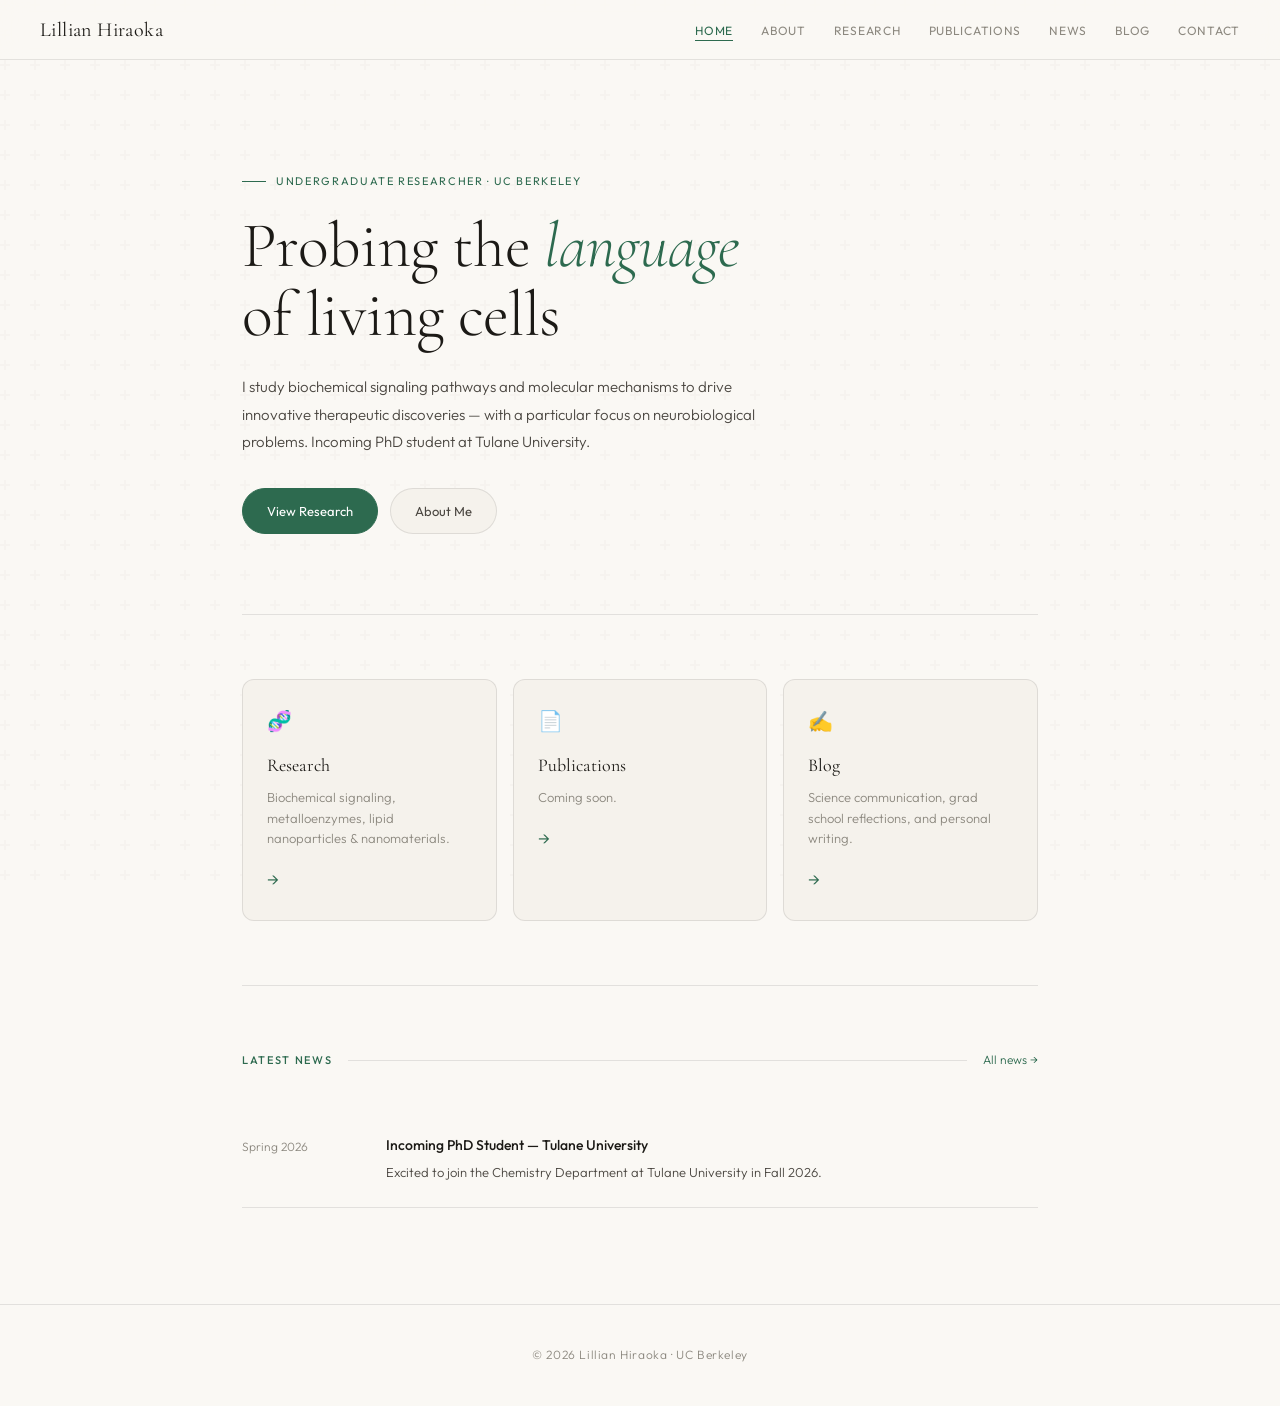
==== commit 25915789: "Update index.html" ====
--- a/index.html
+++ b/index.html
@@ -118,27 +118,13 @@
         <div class="hero-eyebrow">Undergraduate Researcher · UC Berkeley</div>
         <h1>Probing the <em>language</em><br>of living cells</h1>
         <p class="hero-bio">I study biochemical signaling pathways and molecular mechanisms to drive innovative therapeutic discoveries — with a particular focus on neurobiological problems. Incoming PhD student at Tulane University.</p>
-        <div class="hero-tags">
-          <span class="tag">Biochemical Signaling</span>
-          <span class="tag">Neurobiology</span>
-          <span class="tag">Drug Delivery</span>
-          <span class="tag">Nanomaterials</span>
-        </div>
         <div class="hero-actions">
           <a href="research.html" class="btn btn-primary">View Research</a>
           <a href="about.html" class="btn">About Me</a>
         </div>
-      </div>
-      <div style="display:flex;flex-direction:column;align-items:center;gap:1rem;">
-        <div class="avatar-ring">
-          <div class="avatar-inner">LH</div>
         </div>
-        <div style="text-align:center;font-size:12px;color:var(--ink-muted);line-height:1.5;">
-          <strong style="display:block;font-weight:500;font-size:13px;color:var(--ink-soft);">Landry Lab</strong>
-          UC Berkeley
-        </div>
-      </div>
-    </div>
+     </div>
+  </div>
 
     <div class="highlights">
       <a href="research.html" class="highlight-card">
@@ -150,7 +136,7 @@
       <a href="publications.html" class="highlight-card">
         <div class="highlight-icon">📄</div>
         <h3>Publications</h3>
-        <p>Senior thesis in progress. More work coming soon.</p>
+        <p>Coming soon.</p>
         <span class="highlight-arrow">→</span>
       </a>
       <a href="blog.html" class="highlight-card">
@@ -173,15 +159,9 @@
           <h4>Incoming PhD Student — Tulane University</h4>
           <p>Excited to join the Chemistry Department at Tulane University in Fall 2026.</p>
         </div>
-      </div>
-      <div class="news-item">
-        <div class="news-date">2025–2026</div>
-        <div>
-          <h4>Senior Thesis in Progress</h4>
-          <p>Working on my undergraduate senior thesis at UC Berkeley.</p>
         </div>
       </div>
-    </div>
+      </div>
   </main>
 
   <footer>© 2026 Lillian Hiraoka · UC Berkeley</footer>
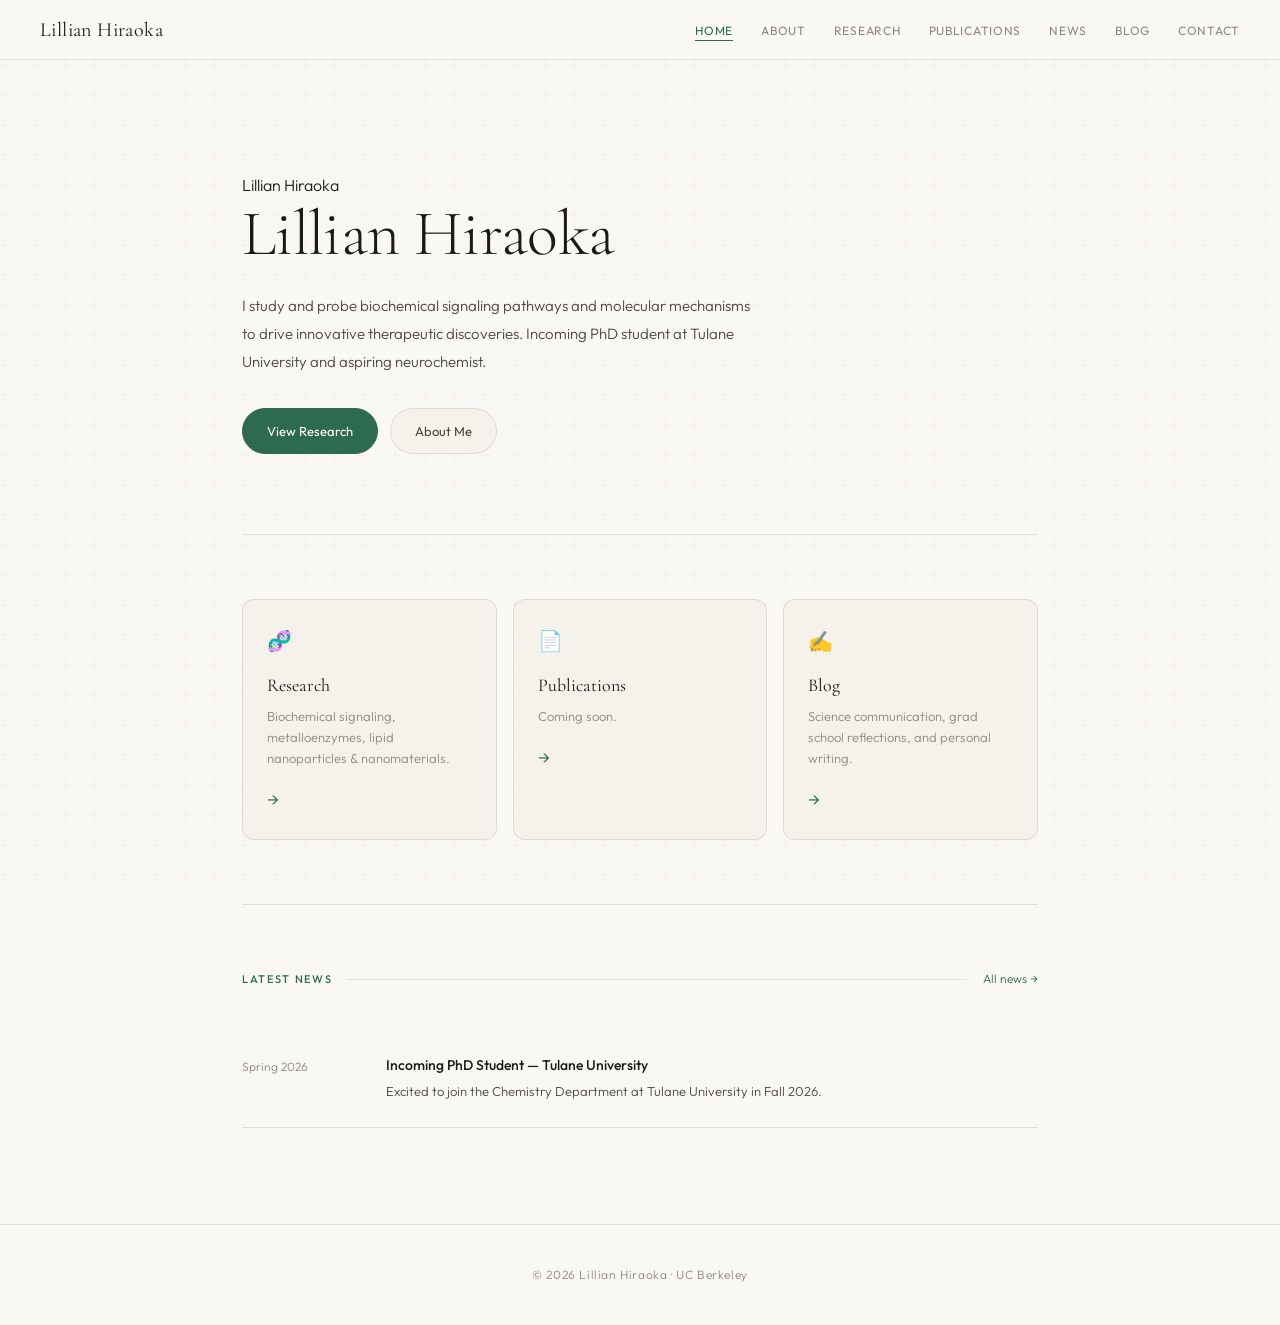
==== commit 5cb1b262: "Update index.html" ====
--- a/index.html
+++ b/index.html
@@ -115,9 +115,9 @@
   <main>
     <div class="hero">
       <div class="hero-text">
-        <div class="hero-eyebrow">Undergraduate Researcher · UC Berkeley</div>
-        <h1>Probing the <em>language</em><br>of living cells</h1>
-        <p class="hero-bio">I study biochemical signaling pathways and molecular mechanisms to drive innovative therapeutic discoveries — with a particular focus on neurobiological problems. Incoming PhD student at Tulane University.</p>
+        <!div class="hero-eyebrow">Lillian Hiraoka<!/div>
+        <h1>Lillian Hiraoka</h1>
+        <p class="hero-bio">I study and probe biochemical signaling pathways and molecular mechanisms to drive innovative therapeutic discoveries. Incoming PhD student at Tulane University and aspiring neurochemist.</p>
         <div class="hero-actions">
           <a href="research.html" class="btn btn-primary">View Research</a>
           <a href="about.html" class="btn">About Me</a>
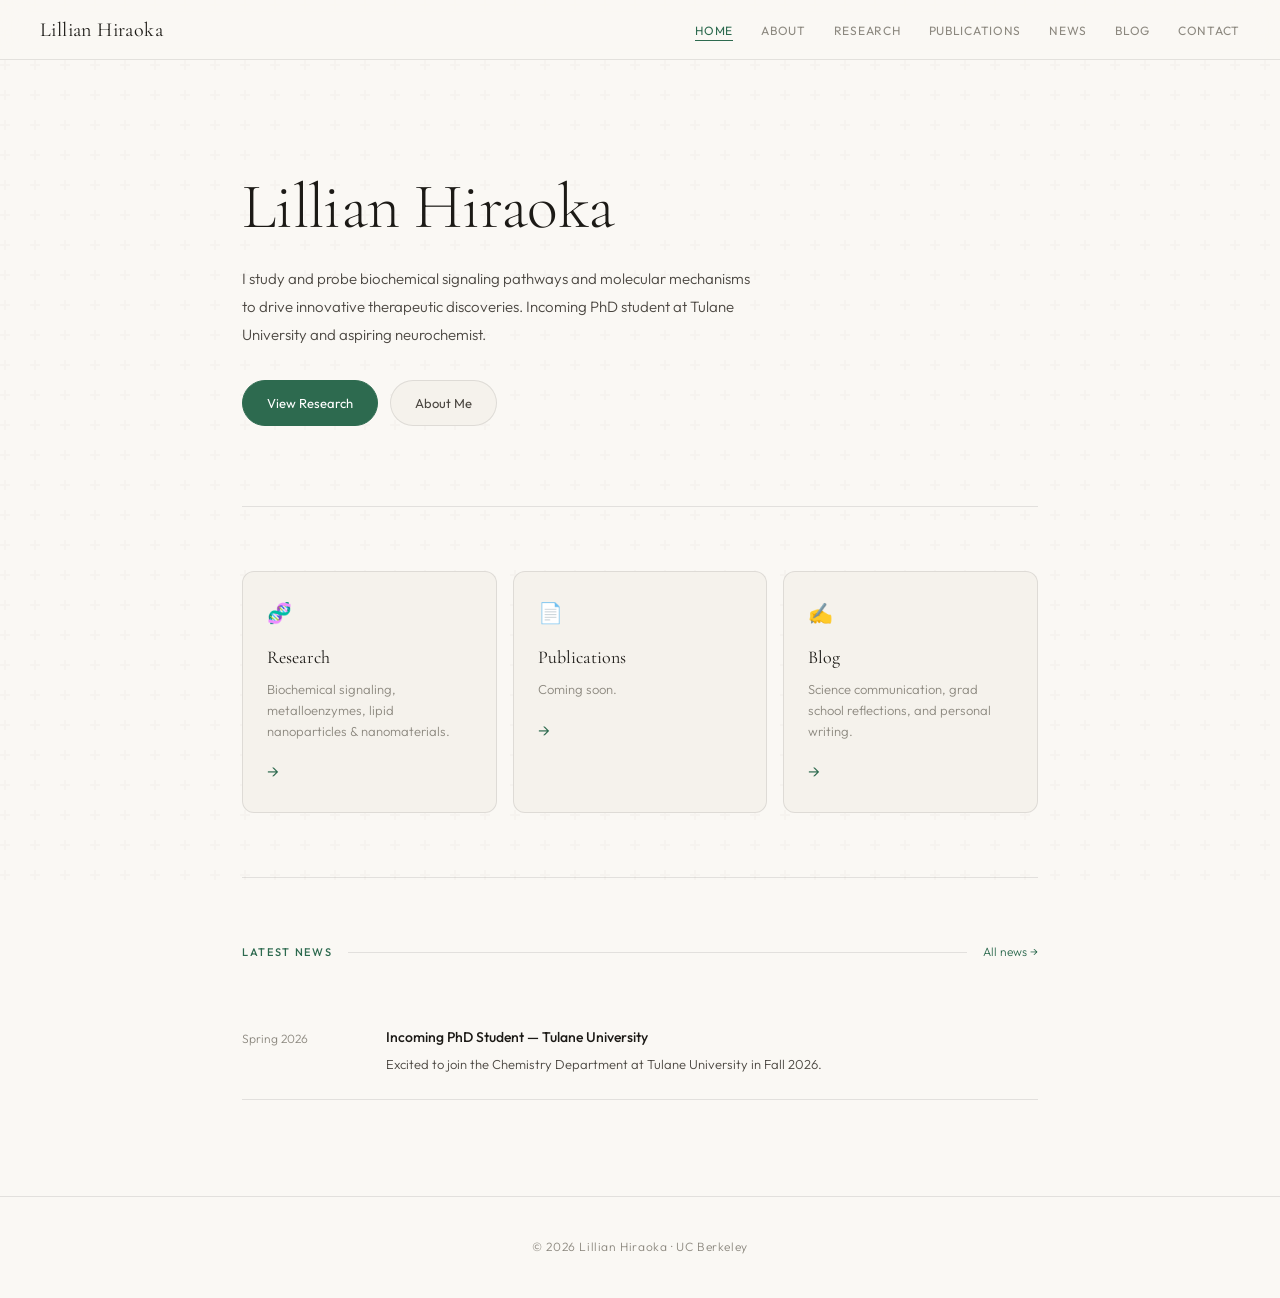
==== commit edd18ab9: "Update index.html" ====
--- a/index.html
+++ b/index.html
@@ -115,7 +115,6 @@
   <main>
     <div class="hero">
       <div class="hero-text">
-        <!div class="hero-eyebrow">Lillian Hiraoka<!/div>
         <h1>Lillian Hiraoka</h1>
         <p class="hero-bio">I study and probe biochemical signaling pathways and molecular mechanisms to drive innovative therapeutic discoveries. Incoming PhD student at Tulane University and aspiring neurochemist.</p>
         <div class="hero-actions">
